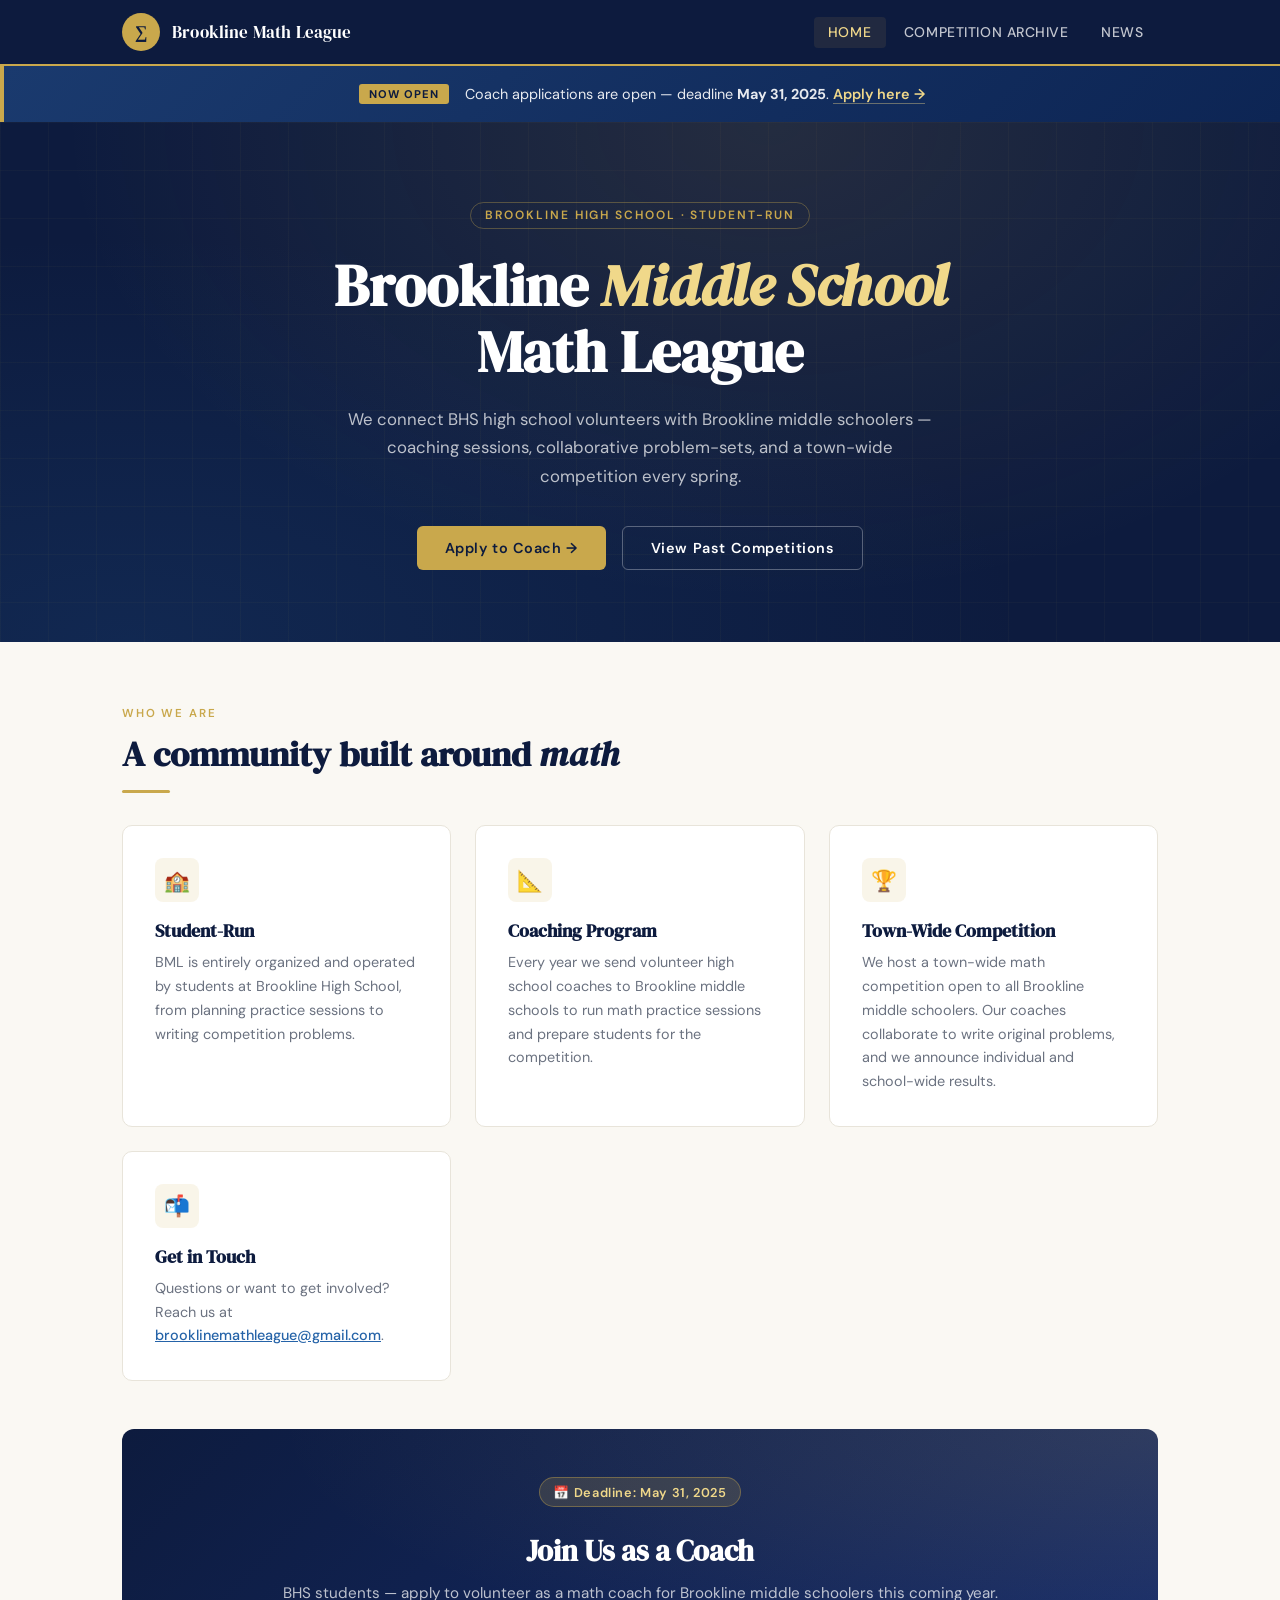
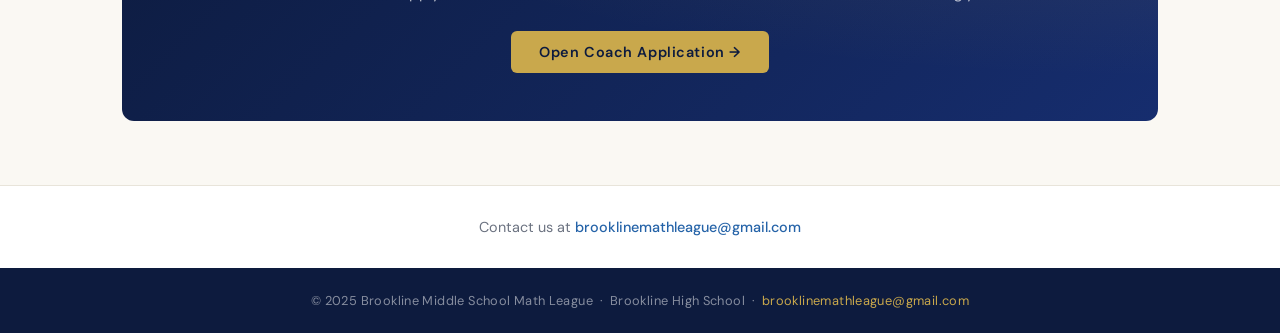
==== index.html @ d0ca2de3 "Add files via upload" ====
<!DOCTYPE html>
<html lang="en">
<head>
  <meta charset="UTF-8" />
  <meta name="viewport" content="width=device-width, initial-scale=1.0" />
  <title>Brookline Math League</title>
  <meta name="description" content="A student-run math organization at Brookline High School. We coach middle school students and host a town-wide competition every year." />
  <link rel="stylesheet" href="style.css" />
</head>
<body>

  <nav>
    <div class="nav-inner">
      <a href="index.html" class="nav-brand">
        <div class="nav-logo">∑</div>
        <span class="nav-title">Brookline Math League</span>
      </a>
      <button class="nav-toggle" aria-label="Toggle menu" onclick="document.querySelector('.nav-links').classList.toggle('open')">
        <span></span><span></span><span></span>
      </button>
      <ul class="nav-links">
        <li><a href="index.html" class="active">Home</a></li>
        <li><a href="competition-archive.html">Competition Archive</a></li>
        <li><a href="news.html">News</a></li>
      </ul>
    </div>
  </nav>

  <!-- Application banner -->
  <div class="alert">
    <div class="alert-inner">
      <span class="alert-badge">Now Open</span>
      <p>Coach applications are open — deadline <strong>May 31, 2025</strong>.
        <a href="https://forms.gle/GKgvSdBBaipKtwSX9" target="_blank" rel="noopener">Apply here →</a>
      </p>
    </div>
  </div>

  <!-- Hero -->
  <div class="hero">
    <div class="hero-inner">
      <span class="hero-eyebrow">Brookline High School · Student-Run</span>
      <h1>Brookline <em>Middle School</em><br>Math League</h1>
      <p class="hero-sub">
        We connect BHS high school volunteers with Brookline middle schoolers —
        coaching sessions, collaborative problem-sets, and a town-wide competition every spring.
      </p>
      <div class="hero-buttons">
        <a href="https://forms.gle/GKgvSdBBaipKtwSX9" target="_blank" rel="noopener" class="btn btn-gold">
          Apply to Coach &rarr;
        </a>
        <a href="competition-archive.html" class="btn btn-outline">View Past Competitions</a>
      </div>
    </div>
  </div>

  <main>

    <!-- About -->
    <div class="section-label">Who We Are</div>
    <h2 class="section-title">A community built around <em>math</em></h2>
    <div class="divider"></div>

    <div class="card-grid">
      <div class="card">
        <div class="card-icon">🏫</div>
        <h3>Student-Run</h3>
        <p>BML is entirely organized and operated by students at Brookline High School, from planning practice sessions to writing competition problems.</p>
      </div>
      <div class="card">
        <div class="card-icon">📐</div>
        <h3>Coaching Program</h3>
        <p>Every year we send volunteer high school coaches to Brookline middle schools to run math practice sessions and prepare students for the competition.</p>
      </div>
      <div class="card">
        <div class="card-icon">🏆</div>
        <h3>Town-Wide Competition</h3>
        <p>We host a town-wide math competition open to all Brookline middle schoolers. Our coaches collaborate to write original problems, and we announce individual and school-wide results.</p>
      </div>
      <div class="card">
        <div class="card-icon">📬</div>
        <h3>Get in Touch</h3>
        <p>Questions or want to get involved? Reach us at <a href="mailto:brooklinemathleague@gmail.com" style="color:var(--accent);font-weight:500;">brooklinemathleague@gmail.com</a>.</p>
      </div>
    </div>

    <!-- Apply CTA -->
    <div class="apply-box">
      <div class="deadline-chip">📅 Deadline: May 31, 2025</div>
      <h2>Join Us as a Coach</h2>
      <p>BHS students — apply to volunteer as a math coach for Brookline middle schoolers this coming year.</p>
      <a href="https://forms.gle/GKgvSdBBaipKtwSX9" target="_blank" rel="noopener" class="btn btn-gold">
        Open Coach Application →
      </a>
    </div>

  </main>

  <div class="contact-strip">
    <p>Contact us at <a href="mailto:brooklinemathleague@gmail.com">brooklinemathleague@gmail.com</a></p>
  </div>

  <footer>
    <p>© 2025 Brookline Middle School Math League &nbsp;·&nbsp; Brookline High School &nbsp;·&nbsp; <a href="mailto:brooklinemathleague@gmail.com">brooklinemathleague@gmail.com</a></p>
  </footer>

</body>
</html>
---- style.css ----
@import url('https://fonts.googleapis.com/css2?family=DM+Serif+Display:ital@0;1&family=DM+Sans:wght@300;400;500;600&display=swap');

:root {
  --navy: #0d1b3e;
  --gold: #c9a84c;
  --gold-light: #f0d88a;
  --cream: #faf8f3;
  --white: #ffffff;
  --gray: #6b7280;
  --light-gray: #e8e4da;
  --accent: #2563a8;
}

*, *::before, *::after { box-sizing: border-box; margin: 0; padding: 0; }

html { scroll-behavior: smooth; }

body {
  font-family: 'DM Sans', sans-serif;
  background: var(--cream);
  color: var(--navy);
  min-height: 100vh;
  display: flex;
  flex-direction: column;
}

/* ── NAV ── */
nav {
  background: var(--navy);
  position: sticky;
  top: 0;
  z-index: 100;
  border-bottom: 2px solid var(--gold);
}

.nav-inner {
  max-width: 1100px;
  margin: 0 auto;
  padding: 0 2rem;
  display: flex;
  align-items: center;
  justify-content: space-between;
  height: 64px;
}

.nav-brand {
  display: flex;
  align-items: center;
  gap: 0.75rem;
  text-decoration: none;
}

.nav-logo {
  width: 38px;
  height: 38px;
  background: var(--gold);
  border-radius: 50%;
  display: flex;
  align-items: center;
  justify-content: center;
  font-family: 'DM Serif Display', serif;
  font-size: 1.1rem;
  color: var(--navy);
  font-weight: 700;
  flex-shrink: 0;
}

.nav-title {
  font-family: 'DM Serif Display', serif;
  font-size: 1.05rem;
  color: var(--white);
  letter-spacing: 0.01em;
}

.nav-links {
  display: flex;
  gap: 0.25rem;
  list-style: none;
}

.nav-links a {
  text-decoration: none;
  color: rgba(255,255,255,0.75);
  font-size: 0.875rem;
  font-weight: 500;
  letter-spacing: 0.04em;
  text-transform: uppercase;
  padding: 0.4rem 0.9rem;
  border-radius: 4px;
  transition: color 0.2s, background 0.2s;
}

.nav-links a:hover,
.nav-links a.active {
  color: var(--gold);
  background: rgba(201, 168, 76, 0.1);
}

.nav-links a.active {
  color: var(--gold-light);
}

/* Hamburger */
.nav-toggle {
  display: none;
  background: none;
  border: none;
  cursor: pointer;
  flex-direction: column;
  gap: 5px;
  padding: 4px;
}
.nav-toggle span {
  display: block;
  width: 22px;
  height: 2px;
  background: var(--white);
  border-radius: 2px;
  transition: all 0.3s;
}

/* ── HERO ── */
.hero {
  background: var(--navy);
  padding: 5rem 2rem 4.5rem;
  text-align: center;
  position: relative;
  overflow: hidden;
}

.hero::before {
  content: '';
  position: absolute;
  inset: 0;
  background: radial-gradient(ellipse at 60% 0%, rgba(201,168,76,0.12) 0%, transparent 65%),
              radial-gradient(ellipse at 10% 100%, rgba(37,99,168,0.18) 0%, transparent 55%);
  pointer-events: none;
}

/* subtle grid overlay */
.hero::after {
  content: '';
  position: absolute;
  inset: 0;
  background-image:
    linear-gradient(rgba(201,168,76,0.04) 1px, transparent 1px),
    linear-gradient(90deg, rgba(201,168,76,0.04) 1px, transparent 1px);
  background-size: 48px 48px;
  pointer-events: none;
}

.hero-inner {
  position: relative;
  z-index: 1;
  max-width: 780px;
  margin: 0 auto;
}

.hero-eyebrow {
  display: inline-block;
  font-size: 0.75rem;
  font-weight: 600;
  letter-spacing: 0.16em;
  text-transform: uppercase;
  color: var(--gold);
  border: 1px solid rgba(201,168,76,0.35);
  padding: 0.3rem 0.9rem;
  border-radius: 20px;
  margin-bottom: 1.5rem;
}

.hero h1 {
  font-family: 'DM Serif Display', serif;
  font-size: clamp(2.2rem, 5vw, 3.6rem);
  color: var(--white);
  line-height: 1.15;
  margin-bottom: 1.2rem;
}

.hero h1 em {
  font-style: italic;
  color: var(--gold-light);
}

.hero-sub {
  font-size: 1.05rem;
  color: rgba(255,255,255,0.72);
  line-height: 1.7;
  max-width: 600px;
  margin: 0 auto 2.2rem;
}

.btn {
  display: inline-flex;
  align-items: center;
  gap: 0.5rem;
  text-decoration: none;
  font-weight: 600;
  font-size: 0.9rem;
  letter-spacing: 0.04em;
  padding: 0.75rem 1.75rem;
  border-radius: 6px;
  transition: all 0.22s;
}

.btn-gold {
  background: var(--gold);
  color: var(--navy);
}

.btn-gold:hover {
  background: var(--gold-light);
  transform: translateY(-1px);
  box-shadow: 0 6px 20px rgba(201,168,76,0.35);
}

.btn-outline {
  border: 1.5px solid rgba(255,255,255,0.3);
  color: var(--white);
}

.btn-outline:hover {
  border-color: var(--gold);
  color: var(--gold-light);
}

.hero-buttons {
  display: flex;
  gap: 1rem;
  justify-content: center;
  flex-wrap: wrap;
}

/* ── ALERT BANNER ── */
.alert {
  background: linear-gradient(135deg, #1a3a6e 0%, #0d2554 100%);
  border-left: 4px solid var(--gold);
  padding: 1.1rem 2rem;
  text-align: center;
}

.alert-inner {
  max-width: 1100px;
  margin: 0 auto;
  display: flex;
  align-items: center;
  justify-content: center;
  gap: 1rem;
  flex-wrap: wrap;
}

.alert-badge {
  background: var(--gold);
  color: var(--navy);
  font-size: 0.7rem;
  font-weight: 700;
  letter-spacing: 0.1em;
  text-transform: uppercase;
  padding: 0.2rem 0.6rem;
  border-radius: 3px;
  white-space: nowrap;
}

.alert p {
  color: rgba(255,255,255,0.9);
  font-size: 0.9rem;
}

.alert a {
  color: var(--gold-light);
  font-weight: 600;
  text-decoration: none;
  border-bottom: 1px solid rgba(240,216,138,0.4);
  transition: border-color 0.2s;
}

.alert a:hover { border-color: var(--gold-light); }

/* ── MAIN CONTENT ── */
main {
  flex: 1;
  max-width: 1100px;
  margin: 0 auto;
  padding: 4rem 2rem;
  width: 100%;
}

/* ── SECTION HEADERS ── */
.section-label {
  font-size: 0.72rem;
  font-weight: 600;
  letter-spacing: 0.16em;
  text-transform: uppercase;
  color: var(--gold);
  margin-bottom: 0.6rem;
}

.section-title {
  font-family: 'DM Serif Display', serif;
  font-size: clamp(1.6rem, 3vw, 2.2rem);
  color: var(--navy);
  margin-bottom: 0.75rem;
}

.section-title em { font-style: italic; }

.divider {
  width: 48px;
  height: 3px;
  background: var(--gold);
  border-radius: 2px;
  margin-bottom: 2rem;
}

/* ── CARDS ── */
.card-grid {
  display: grid;
  grid-template-columns: repeat(auto-fit, minmax(280px, 1fr));
  gap: 1.5rem;
  margin-top: 2rem;
}

.card {
  background: var(--white);
  border: 1px solid var(--light-gray);
  border-radius: 10px;
  padding: 2rem;
  transition: box-shadow 0.2s, transform 0.2s;
}

.card:hover {
  box-shadow: 0 8px 28px rgba(13,27,62,0.1);
  transform: translateY(-2px);
}

.card-icon {
  width: 44px;
  height: 44px;
  background: rgba(201,168,76,0.12);
  border-radius: 8px;
  display: flex;
  align-items: center;
  justify-content: center;
  margin-bottom: 1rem;
  font-size: 1.3rem;
}

.card h3 {
  font-family: 'DM Serif Display', serif;
  font-size: 1.15rem;
  color: var(--navy);
  margin-bottom: 0.5rem;
}

.card p {
  font-size: 0.9rem;
  color: var(--gray);
  line-height: 1.65;
}

/* ── COMPETITION TABLE ── */
.comp-table-wrap {
  background: var(--white);
  border: 1px solid var(--light-gray);
  border-radius: 10px;
  overflow: hidden;
  margin-top: 1.5rem;
}

.comp-year {
  background: var(--navy);
  padding: 1rem 1.5rem;
  display: flex;
  align-items: center;
  gap: 1rem;
}

.comp-year h3 {
  font-family: 'DM Serif Display', serif;
  color: var(--gold-light);
  font-size: 1.15rem;
}

.comp-links {
  padding: 1.25rem 1.5rem;
  display: flex;
  gap: 0.75rem;
  flex-wrap: wrap;
  border-bottom: 1px solid var(--light-gray);
}

.comp-links:last-child { border-bottom: none; }

.comp-link {
  display: inline-flex;
  align-items: center;
  gap: 0.4rem;
  text-decoration: none;
  font-size: 0.875rem;
  font-weight: 500;
  color: var(--accent);
  background: rgba(37,99,168,0.07);
  padding: 0.4rem 0.9rem;
  border-radius: 5px;
  border: 1px solid rgba(37,99,168,0.15);
  transition: all 0.18s;
}

.comp-link:hover {
  background: var(--accent);
  color: var(--white);
  border-color: var(--accent);
}

/* ── NEWS ITEM ── */
.news-item {
  background: var(--white);
  border: 1px solid var(--light-gray);
  border-radius: 10px;
  overflow: hidden;
  margin-bottom: 2rem;
}

.news-item-header {
  background: var(--navy);
  padding: 1.25rem 1.75rem;
}

.news-item-header h2 {
  font-family: 'DM Serif Display', serif;
  color: var(--white);
  font-size: 1.3rem;
}

.news-item-body {
  padding: 1.75rem;
}

.news-item-body p {
  font-size: 0.95rem;
  line-height: 1.75;
  color: #374151;
  margin-bottom: 1rem;
}

.news-item-body a {
  color: var(--accent);
  font-weight: 500;
  text-decoration: none;
  border-bottom: 1px solid rgba(37,99,168,0.3);
  transition: border-color 0.2s;
}

.news-item-body a:hover { border-color: var(--accent); }

/* ── APPLICATION CTA ── */
.apply-box {
  background: linear-gradient(135deg, var(--navy) 0%, #162d6e 100%);
  border-radius: 12px;
  padding: 3rem 2.5rem;
  text-align: center;
  margin-top: 3rem;
  position: relative;
  overflow: hidden;
}

.apply-box::before {
  content: '';
  position: absolute;
  inset: 0;
  background: radial-gradient(ellipse at top right, rgba(201,168,76,0.15) 0%, transparent 60%);
  pointer-events: none;
}

.apply-box h2 {
  font-family: 'DM Serif Display', serif;
  color: var(--white);
  font-size: 1.8rem;
  margin-bottom: 0.75rem;
  position: relative;
}

.apply-box p {
  color: rgba(255,255,255,0.72);
  font-size: 0.95rem;
  margin-bottom: 1.75rem;
  position: relative;
}

.deadline-chip {
  display: inline-flex;
  align-items: center;
  gap: 0.4rem;
  background: rgba(201,168,76,0.18);
  border: 1px solid rgba(201,168,76,0.4);
  color: var(--gold-light);
  font-size: 0.8rem;
  font-weight: 600;
  letter-spacing: 0.05em;
  padding: 0.35rem 0.85rem;
  border-radius: 20px;
  margin-bottom: 1.5rem;
  position: relative;
}

/* ── CONTACT ── */
.contact-strip {
  background: var(--white);
  border-top: 1px solid var(--light-gray);
  padding: 2rem;
  text-align: center;
}

.contact-strip p {
  font-size: 0.9rem;
  color: var(--gray);
}

.contact-strip a {
  color: var(--accent);
  font-weight: 500;
  text-decoration: none;
}

/* ── FOOTER ── */
footer {
  background: var(--navy);
  color: rgba(255,255,255,0.5);
  text-align: center;
  padding: 1.5rem 2rem;
  font-size: 0.8rem;
  letter-spacing: 0.03em;
}

footer a { color: var(--gold); text-decoration: none; }

/* ── RESPONSIVE ── */
@media (max-width: 680px) {
  .nav-links { display: none; flex-direction: column; position: absolute; top: 64px; left: 0; right: 0; background: var(--navy); padding: 1rem; border-top: 1px solid rgba(201,168,76,0.2); }
  .nav-links.open { display: flex; }
  .nav-links a { padding: 0.7rem 1rem; }
  .nav-toggle { display: flex; }
  main { padding: 2.5rem 1.25rem; }
  .apply-box { padding: 2rem 1.5rem; }
}
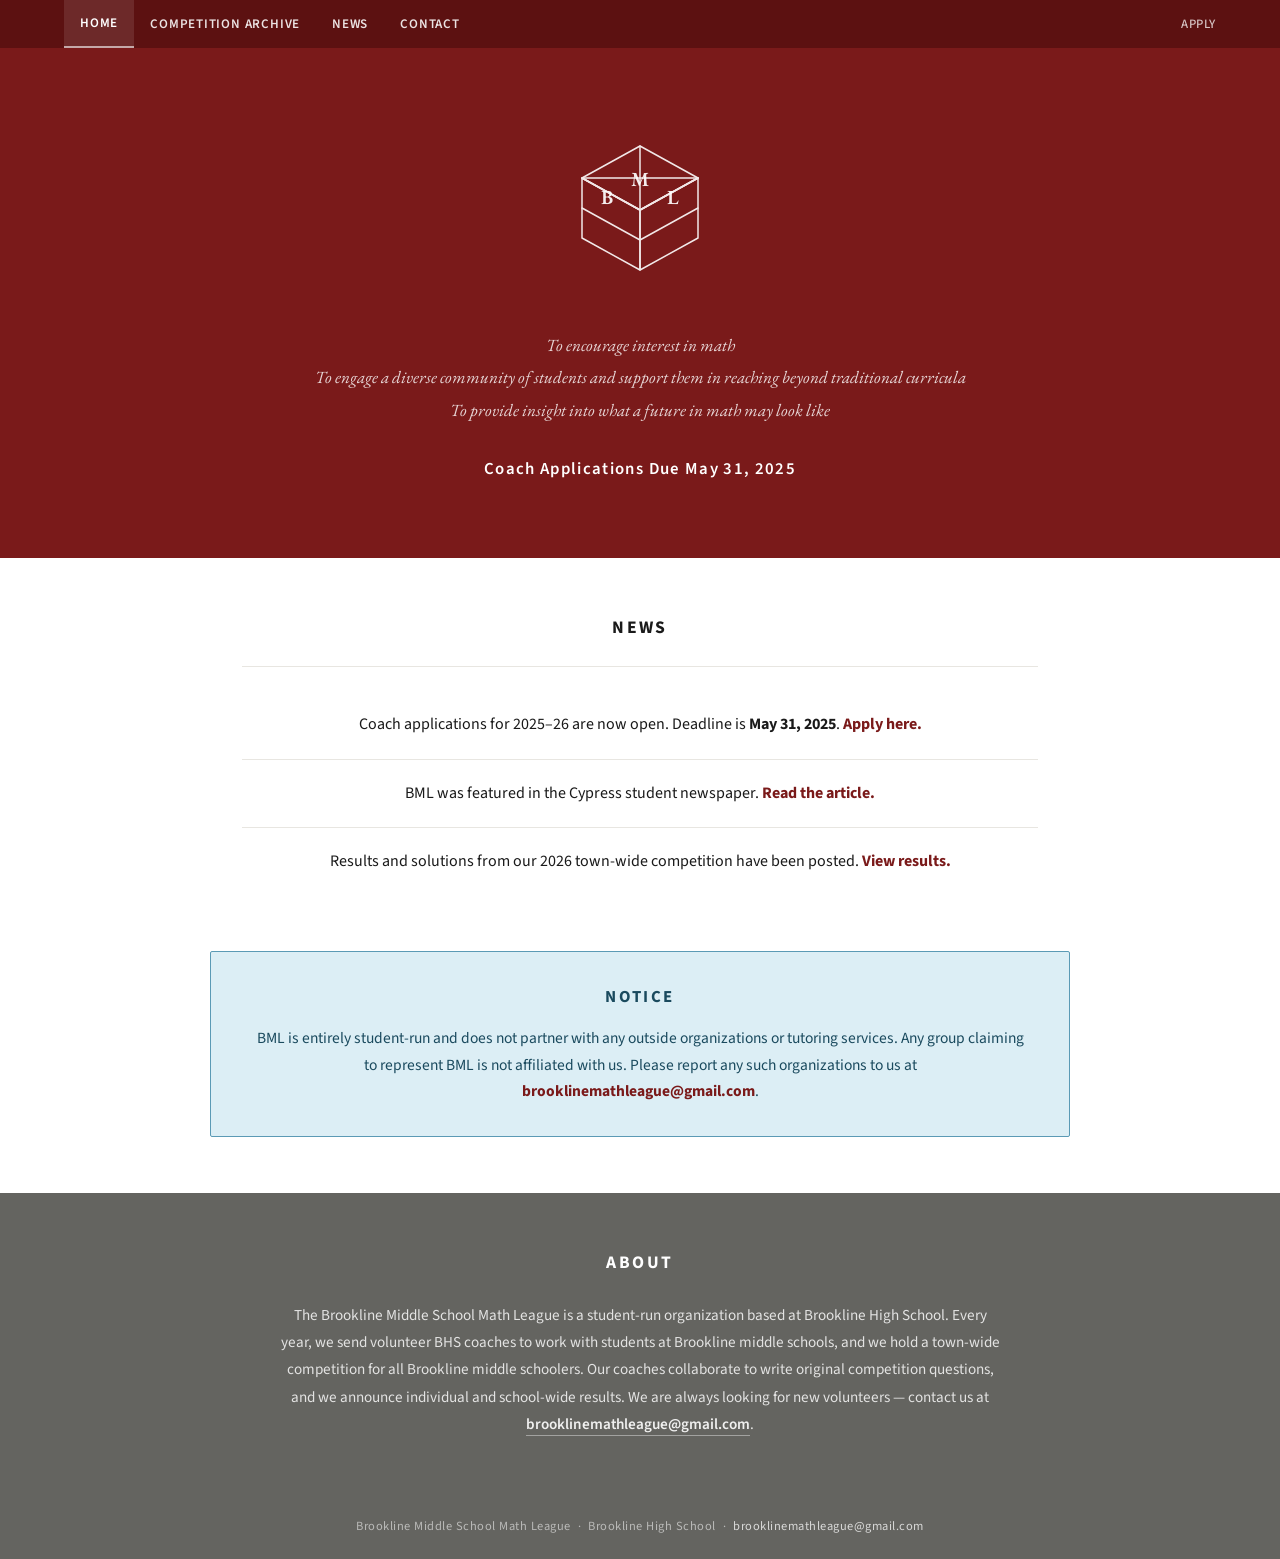
==== commit 40fdd684: "Add files via upload" ====
--- a/index.html
+++ b/index.html
@@ -11,97 +11,119 @@
 
   <nav>
     <div class="nav-inner">
-      <a href="index.html" class="nav-brand">
-        <div class="nav-logo">∑</div>
-        <span class="nav-title">Brookline Math League</span>
-      </a>
-      <button class="nav-toggle" aria-label="Toggle menu" onclick="document.querySelector('.nav-links').classList.toggle('open')">
-        <span></span><span></span><span></span>
-      </button>
-      <ul class="nav-links">
-        <li><a href="index.html" class="active">Home</a></li>
-        <li><a href="competition-archive.html">Competition Archive</a></li>
-        <li><a href="news.html">News</a></li>
-      </ul>
+      <div class="nav-left" id="navMenu">
+        <div class="nav-item">
+          <a href="index.html" class="active">Home</a>
+        </div>
+        <div class="nav-item">
+          <a href="competition-archive.html">Competition Archive</a>
+        </div>
+        <div class="nav-item">
+          <a href="news.html">News</a>
+        </div>
+        <div class="nav-item">
+          <a href="mailto:brooklinemathleague@gmail.com">Contact</a>
+        </div>
+      </div>
+      <div class="nav-right">
+        <div class="nav-auth">
+          <a href="https://forms.gle/GKgvSdBBaipKtwSX9" target="_blank" rel="noopener">Apply</a>
+        </div>
+        <button class="nav-toggle" aria-label="Toggle menu" onclick="document.getElementById('navMenu').classList.toggle('open')">
+          <span></span><span></span><span></span>
+        </button>
+      </div>
     </div>
   </nav>
 
-  <!-- Application banner -->
-  <div class="alert">
-    <div class="alert-inner">
-      <span class="alert-badge">Now Open</span>
-      <p>Coach applications are open — deadline <strong>May 31, 2025</strong>.
-        <a href="https://forms.gle/GKgvSdBBaipKtwSX9" target="_blank" rel="noopener">Apply here →</a>
-      </p>
-    </div>
-  </div>
-
   <!-- Hero -->
   <div class="hero">
-    <div class="hero-inner">
-      <span class="hero-eyebrow">Brookline High School · Student-Run</span>
-      <h1>Brookline <em>Middle School</em><br>Math League</h1>
-      <p class="hero-sub">
-        We connect BHS high school volunteers with Brookline middle schoolers —
-        coaching sessions, collaborative problem-sets, and a town-wide competition every spring.
-      </p>
-      <div class="hero-buttons">
-        <a href="https://forms.gle/GKgvSdBBaipKtwSX9" target="_blank" rel="noopener" class="btn btn-gold">
-          Apply to Coach &rarr;
-        </a>
-        <a href="competition-archive.html" class="btn btn-outline">View Past Competitions</a>
+    <div class="hero-logo">
+      <svg class="hero-logo-mark" viewBox="0 0 160 160" fill="none" xmlns="http://www.w3.org/2000/svg">
+        <!-- isometric cube outline with BML lettering -->
+        <g stroke="white" stroke-width="1.5" fill="none" stroke-linecap="round" stroke-linejoin="round" opacity="0.9">
+          <!-- top face -->
+          <polygon points="80,18 138,50 80,82 22,50" />
+          <!-- left face -->
+          <polygon points="22,50 80,82 80,142 22,110" />
+          <!-- right face -->
+          <polygon points="138,50 80,82 80,142 138,110" />
+          <!-- inner lines top face -->
+          <line x1="80" y1="18" x2="80" y2="82"/>
+          <line x1="22" y1="50" x2="138" y2="50"/>
+          <!-- inner lines left face -->
+          <line x1="22" y1="50" x2="80" y2="82"/>
+          <line x1="22" y1="80" x2="80" y2="112"/>
+          <!-- inner lines right face -->
+          <line x1="138" y1="50" x2="80" y2="82"/>
+          <line x1="138" y1="80" x2="80" y2="112"/>
+        </g>
+        <!-- Letters -->
+        <text x="47" y="76" font-family="EB Garamond, serif" font-size="20" font-weight="600" fill="white" opacity="0.92" text-anchor="middle">B</text>
+        <text x="80" y="58" font-family="EB Garamond, serif" font-size="20" font-weight="600" fill="white" opacity="0.92" text-anchor="middle">M</text>
+        <text x="113" y="76" font-family="EB Garamond, serif" font-size="20" font-weight="600" fill="white" opacity="0.92" text-anchor="middle">L</text>
+      </svg>
+    </div>
+    <div class="hero-text-block">
+      <div class="hero-taglines">
+        To encourage interest in math<br>
+        To engage a diverse community of students and support them in reaching beyond traditional curricula<br>
+        To provide insight into what a future in math may look like
+      </div>
+      <div class="hero-dates">
+        Coach Applications Due May 31, 2025
       </div>
     </div>
   </div>
 
   <main>
 
-    <!-- About -->
-    <div class="section-label">Who We Are</div>
-    <h2 class="section-title">A community built around <em>math</em></h2>
-    <div class="divider"></div>
-
-    <div class="card-grid">
-      <div class="card">
-        <div class="card-icon">🏫</div>
-        <h3>Student-Run</h3>
-        <p>BML is entirely organized and operated by students at Brookline High School, from planning practice sessions to writing competition problems.</p>
+    <!-- News -->
+    <div class="section">
+      <div class="section-title">News</div>
+      <hr class="section-rule" />
+      <div class="news-entry">
+        Coach applications for 2025&ndash;26 are now open. Deadline is <strong>May 31, 2025</strong>.
+        <a href="https://forms.gle/GKgvSdBBaipKtwSX9" target="_blank" rel="noopener">Apply here.</a>
       </div>
-      <div class="card">
-        <div class="card-icon">📐</div>
-        <h3>Coaching Program</h3>
-        <p>Every year we send volunteer high school coaches to Brookline middle schools to run math practice sessions and prepare students for the competition.</p>
+      <div class="news-entry">
+        BML was featured in the Cypress student newspaper.
+        <a href="https://thecypressonline.com/56304/news/community-member-of-the-month-erica-hou-exponentially-helps-math-league/" target="_blank" rel="noopener">Read the article.</a>
       </div>
-      <div class="card">
-        <div class="card-icon">🏆</div>
-        <h3>Town-Wide Competition</h3>
-        <p>We host a town-wide math competition open to all Brookline middle schoolers. Our coaches collaborate to write original problems, and we announce individual and school-wide results.</p>
-      </div>
-      <div class="card">
-        <div class="card-icon">📬</div>
-        <h3>Get in Touch</h3>
-        <p>Questions or want to get involved? Reach us at <a href="mailto:brooklinemathleague@gmail.com" style="color:var(--accent);font-weight:500;">brooklinemathleague@gmail.com</a>.</p>
+      <div class="news-entry">
+        Results and solutions from our 2026 town-wide competition have been posted.
+        <a href="https://docs.google.com/presentation/d/12cgHz49Psiavoda9v7oUluVkq6vnOXv6Tmo2OTUY3Ck/edit?usp=sharing" target="_blank" rel="noopener">View results.</a>
       </div>
     </div>
 
-    <!-- Apply CTA -->
-    <div class="apply-box">
-      <div class="deadline-chip">📅 Deadline: May 31, 2025</div>
-      <h2>Join Us as a Coach</h2>
-      <p>BHS students — apply to volunteer as a math coach for Brookline middle schoolers this coming year.</p>
-      <a href="https://forms.gle/GKgvSdBBaipKtwSX9" target="_blank" rel="noopener" class="btn btn-gold">
-        Open Coach Application →
-      </a>
+    <!-- Notice -->
+    <div class="section-full" style="padding-top:0;">
+      <div class="notice-box">
+        <div class="notice-title">Notice</div>
+        <p>BML is entirely student-run and does not partner with any outside organizations or tutoring services.
+        Any group claiming to represent BML is not affiliated with us.
+        Please report any such organizations to us at
+        <a href="mailto:brooklinemathleague@gmail.com">brooklinemathleague@gmail.com</a>.</p>
+      </div>
+    </div>
+
+    <!-- About -->
+    <div class="about-section">
+      <div class="section-title">About</div>
+      <p>
+        The Brookline Middle School Math League is a student-run organization based at Brookline High School.
+        Every year, we send volunteer BHS coaches to work with students at Brookline middle schools,
+        and we hold a town-wide competition for all Brookline middle schoolers.
+        Our coaches collaborate to write original competition questions, and we announce individual and school-wide results.
+        We are always looking for new volunteers &mdash; contact us at
+        <a href="mailto:brooklinemathleague@gmail.com">brooklinemathleague@gmail.com</a>.
+      </p>
     </div>
 
   </main>
 
-  <div class="contact-strip">
-    <p>Contact us at <a href="mailto:brooklinemathleague@gmail.com">brooklinemathleague@gmail.com</a></p>
-  </div>
-
   <footer>
-    <p>© 2025 Brookline Middle School Math League &nbsp;·&nbsp; Brookline High School &nbsp;·&nbsp; <a href="mailto:brooklinemathleague@gmail.com">brooklinemathleague@gmail.com</a></p>
+    <p>Brookline Middle School Math League &nbsp;&middot;&nbsp; Brookline High School &nbsp;&middot;&nbsp; <a href="mailto:brooklinemathleague@gmail.com">brooklinemathleague@gmail.com</a></p>
   </footer>
 
 </body>
--- a/style.css
+++ b/style.css
@@ -1,106 +1,155 @@
-@import url('https://fonts.googleapis.com/css2?family=DM+Serif+Display:ital@0;1&family=DM+Sans:wght@300;400;500;600&display=swap');
+@import url('https://fonts.googleapis.com/css2?family=EB+Garamond:ital,wght@0,400;0,600;0,700;1,400&family=Source+Sans+3:wght@300;400;600;700&display=swap');
 
 :root {
-  --navy: #0d1b3e;
-  --gold: #c9a84c;
-  --gold-light: #f0d88a;
-  --cream: #faf8f3;
+  --crimson: #7a1a1a;
+  --crimson-dark: #5c1111;
+  --crimson-light: #8d2020;
   --white: #ffffff;
-  --gray: #6b7280;
-  --light-gray: #e8e4da;
-  --accent: #2563a8;
+  --off-white: #f8f7f5;
+  --light-gray: #e8e6e1;
+  --mid-gray: #9a9690;
+  --text: #1a1a1a;
+  --text-muted: #555550;
+  --link: #7a1a1a;
+  --notice-bg: #dceef5;
+  --notice-border: #5b9ab5;
+  --notice-text: #1a4a5e;
+  --footer-bg: #646460;
 }
 
 *, *::before, *::after { box-sizing: border-box; margin: 0; padding: 0; }
-
 html { scroll-behavior: smooth; }
 
 body {
-  font-family: 'DM Sans', sans-serif;
-  background: var(--cream);
-  color: var(--navy);
+  font-family: 'Source Sans 3', sans-serif;
+  background: var(--white);
+  color: var(--text);
   min-height: 100vh;
   display: flex;
   flex-direction: column;
-}
-
-/* ── NAV ── */
+  font-size: 16px;
+  line-height: 1.6;
+}
+
+/* ── TOP NAV ── */
 nav {
-  background: var(--navy);
+  background: var(--crimson-dark);
   position: sticky;
   top: 0;
   z-index: 100;
-  border-bottom: 2px solid var(--gold);
 }
 
 .nav-inner {
-  max-width: 1100px;
-  margin: 0 auto;
-  padding: 0 2rem;
+  max-width: 1200px;
+  margin: 0 auto;
+  padding: 0 1.5rem;
   display: flex;
   align-items: center;
   justify-content: space-between;
-  height: 64px;
-}
-
-.nav-brand {
+  height: 48px;
+}
+
+.nav-left {
+  display: flex;
+  gap: 0;
+}
+
+.nav-right {
   display: flex;
   align-items: center;
-  gap: 0.75rem;
-  text-decoration: none;
-}
-
-.nav-logo {
-  width: 38px;
-  height: 38px;
-  background: var(--gold);
-  border-radius: 50%;
+  gap: 0.5rem;
+}
+
+.nav-item {
+  position: relative;
+}
+
+.nav-item > a,
+.nav-item > button {
   display: flex;
   align-items: center;
-  justify-content: center;
-  font-family: 'DM Serif Display', serif;
-  font-size: 1.1rem;
-  color: var(--navy);
-  font-weight: 700;
-  flex-shrink: 0;
-}
-
-.nav-title {
-  font-family: 'DM Serif Display', serif;
-  font-size: 1.05rem;
-  color: var(--white);
-  letter-spacing: 0.01em;
-}
-
-.nav-links {
-  display: flex;
   gap: 0.25rem;
-  list-style: none;
-}
-
-.nav-links a {
-  text-decoration: none;
-  color: rgba(255,255,255,0.75);
-  font-size: 0.875rem;
+  background: none;
+  border: none;
+  cursor: pointer;
+  color: rgba(255,255,255,0.88);
+  font-family: 'Source Sans 3', sans-serif;
+  font-size: 0.82rem;
+  font-weight: 600;
+  letter-spacing: 0.06em;
+  text-transform: uppercase;
+  text-decoration: none;
+  padding: 0 1rem;
+  height: 48px;
+  transition: background 0.15s, color 0.15s;
+}
+
+.nav-item > a:hover,
+.nav-item > button:hover,
+.nav-item > a.active,
+.nav-item > button.active {
+  background: rgba(255,255,255,0.1);
+  color: var(--white);
+}
+
+.nav-item > a.active {
+  border-bottom: 2px solid rgba(255,255,255,0.6);
+}
+
+.caret {
+  font-size: 0.6rem;
+  opacity: 0.6;
+  margin-top: 1px;
+}
+
+/* dropdown */
+.dropdown {
+  display: none;
+  position: absolute;
+  top: 100%;
+  left: 0;
+  background: var(--crimson-dark);
+  min-width: 160px;
+  border-top: 2px solid rgba(255,255,255,0.15);
+  box-shadow: 0 4px 16px rgba(0,0,0,0.3);
+  z-index: 200;
+}
+
+.nav-item:hover .dropdown {
+  display: block;
+}
+
+.dropdown a {
+  display: block;
+  padding: 0.55rem 1.1rem;
+  color: rgba(255,255,255,0.82);
+  font-size: 0.8rem;
   font-weight: 500;
   letter-spacing: 0.04em;
   text-transform: uppercase;
-  padding: 0.4rem 0.9rem;
-  border-radius: 4px;
-  transition: color 0.2s, background 0.2s;
-}
-
-.nav-links a:hover,
-.nav-links a.active {
-  color: var(--gold);
-  background: rgba(201, 168, 76, 0.1);
-}
-
-.nav-links a.active {
-  color: var(--gold-light);
-}
-
-/* Hamburger */
+  text-decoration: none;
+  transition: background 0.12s;
+}
+
+.dropdown a:hover {
+  background: rgba(255,255,255,0.1);
+  color: var(--white);
+}
+
+.nav-auth a {
+  color: rgba(255,255,255,0.75);
+  font-size: 0.8rem;
+  font-weight: 500;
+  letter-spacing: 0.04em;
+  text-transform: uppercase;
+  text-decoration: none;
+  transition: color 0.15s;
+}
+
+.nav-auth a:hover { color: var(--white); }
+.nav-auth .sep { color: rgba(255,255,255,0.35); margin: 0 0.3rem; }
+
+/* hamburger */
 .nav-toggle {
   display: none;
   background: none;
@@ -112,434 +161,320 @@
 }
 .nav-toggle span {
   display: block;
-  width: 22px;
+  width: 20px;
   height: 2px;
-  background: var(--white);
+  background: rgba(255,255,255,0.8);
   border-radius: 2px;
-  transition: all 0.3s;
 }
 
 /* ── HERO ── */
 .hero {
-  background: var(--navy);
+  background: var(--crimson);
   padding: 5rem 2rem 4.5rem;
   text-align: center;
-  position: relative;
-  overflow: hidden;
-}
-
-.hero::before {
-  content: '';
-  position: absolute;
-  inset: 0;
-  background: radial-gradient(ellipse at 60% 0%, rgba(201,168,76,0.12) 0%, transparent 65%),
-              radial-gradient(ellipse at 10% 100%, rgba(37,99,168,0.18) 0%, transparent 55%);
-  pointer-events: none;
-}
-
-/* subtle grid overlay */
-.hero::after {
-  content: '';
-  position: absolute;
-  inset: 0;
-  background-image:
-    linear-gradient(rgba(201,168,76,0.04) 1px, transparent 1px),
-    linear-gradient(90deg, rgba(201,168,76,0.04) 1px, transparent 1px);
-  background-size: 48px 48px;
-  pointer-events: none;
-}
-
-.hero-inner {
-  position: relative;
-  z-index: 1;
-  max-width: 780px;
-  margin: 0 auto;
-}
-
-.hero-eyebrow {
+}
+
+.hero-logo {
+  margin-bottom: 2rem;
+}
+
+.hero-logo-mark {
   display: inline-block;
-  font-size: 0.75rem;
+  width: 160px;
+  height: 160px;
+}
+
+/* geometric cube logo made with CSS/SVG */
+.hero-text-block {
+  max-width: 760px;
+  margin: 0 auto;
+}
+
+.hero-taglines {
+  font-family: 'EB Garamond', serif;
+  font-style: italic;
+  font-size: 1.08rem;
+  color: rgba(255,255,255,0.82);
+  line-height: 1.9;
+  margin-bottom: 1.6rem;
+}
+
+.hero-dates {
+  font-family: 'Source Sans 3', sans-serif;
+  font-size: 1.05rem;
   font-weight: 600;
-  letter-spacing: 0.16em;
-  text-transform: uppercase;
-  color: var(--gold);
-  border: 1px solid rgba(201,168,76,0.35);
-  padding: 0.3rem 0.9rem;
-  border-radius: 20px;
+  letter-spacing: 0.08em;
+  color: var(--white);
+  line-height: 2;
+}
+
+/* ── ALERT BANNER ── */
+.alert-banner {
+  background: var(--crimson-dark);
+  padding: 0.7rem 2rem;
+  text-align: center;
+  border-bottom: 1px solid rgba(255,255,255,0.1);
+}
+
+.alert-banner p {
+  color: rgba(255,255,255,0.88);
+  font-size: 0.875rem;
+  font-weight: 400;
+}
+
+.alert-banner a {
+  color: var(--white);
+  font-weight: 700;
+  text-decoration: none;
+  border-bottom: 1px solid rgba(255,255,255,0.5);
+}
+
+.alert-banner a:hover { border-color: var(--white); }
+
+/* ── MAIN ── */
+main {
+  flex: 1;
+}
+
+/* ── SECTION ── */
+.section {
+  padding: 3.5rem 2rem;
+  max-width: 860px;
+  margin: 0 auto;
+}
+
+.section-full {
+  padding: 3.5rem 2rem;
+}
+
+.section-full-inner {
+  max-width: 860px;
+  margin: 0 auto;
+}
+
+.section-title {
+  font-family: 'Source Sans 3', sans-serif;
+  font-size: 1.1rem;
+  font-weight: 700;
+  letter-spacing: 0.14em;
+  text-transform: uppercase;
+  text-align: center;
+  color: var(--text);
   margin-bottom: 1.5rem;
 }
 
-.hero h1 {
-  font-family: 'DM Serif Display', serif;
-  font-size: clamp(2.2rem, 5vw, 3.6rem);
-  color: var(--white);
-  line-height: 1.15;
-  margin-bottom: 1.2rem;
-}
-
-.hero h1 em {
-  font-style: italic;
-  color: var(--gold-light);
-}
-
-.hero-sub {
+hr.section-rule {
+  border: none;
+  border-top: 1px solid var(--light-gray);
+  margin: 0 0 1.5rem;
+}
+
+/* ── NEWS ITEMS ── */
+.news-entry {
+  text-align: center;
+  padding: 1.25rem 0;
+  border-bottom: 1px solid var(--light-gray);
+  font-size: 1rem;
+  color: var(--text);
+  line-height: 1.7;
+}
+
+.news-entry:last-child {
+  border-bottom: none;
+}
+
+.news-entry a {
+  color: var(--crimson);
+  font-weight: 700;
+  text-decoration: none;
+}
+
+.news-entry a:hover {
+  text-decoration: underline;
+}
+
+/* ── NOTICE BOX ── */
+.notice-box {
+  background: var(--notice-bg);
+  border: 1px solid var(--notice-border);
+  border-radius: 2px;
+  padding: 2rem 2.5rem;
+  text-align: center;
+  margin: 0 auto;
+  max-width: 860px;
+}
+
+.notice-title {
+  font-family: 'Source Sans 3', sans-serif;
   font-size: 1.05rem;
-  color: rgba(255,255,255,0.72);
+  font-weight: 700;
+  letter-spacing: 0.14em;
+  text-transform: uppercase;
+  color: var(--notice-text);
+  margin-bottom: 0.9rem;
+}
+
+.notice-box p {
+  font-size: 0.97rem;
+  color: var(--notice-text);
   line-height: 1.7;
-  max-width: 600px;
-  margin: 0 auto 2.2rem;
-}
-
-.btn {
-  display: inline-flex;
-  align-items: center;
-  gap: 0.5rem;
-  text-decoration: none;
+}
+
+.notice-box a {
+  color: var(--crimson);
+  font-weight: 700;
+  text-decoration: none;
+}
+
+.notice-box a:hover { text-decoration: underline; }
+
+/* ── APPLY BOX ── */
+.apply-box {
+  background: var(--crimson);
+  padding: 2.5rem 2rem;
+  text-align: center;
+  margin: 0;
+}
+
+.apply-box p {
+  color: rgba(255,255,255,0.88);
+  font-size: 0.95rem;
+  margin-bottom: 1.25rem;
+  max-width: 560px;
+  margin-left: auto;
+  margin-right: auto;
+}
+
+.apply-box p strong { color: var(--white); }
+
+.btn-apply {
+  display: inline-block;
+  background: var(--white);
+  color: var(--crimson);
+  font-family: 'Source Sans 3', sans-serif;
+  font-size: 0.82rem;
+  font-weight: 700;
+  letter-spacing: 0.1em;
+  text-transform: uppercase;
+  text-decoration: none;
+  padding: 0.7rem 2rem;
+  border: 2px solid var(--white);
+  transition: background 0.18s, color 0.18s;
+}
+
+.btn-apply:hover {
+  background: transparent;
+  color: var(--white);
+}
+
+/* ── ABOUT SECTION ── */
+.about-section {
+  background: var(--footer-bg);
+  padding: 3.5rem 2rem;
+  text-align: center;
+}
+
+.about-section .section-title {
+  color: var(--white);
+}
+
+.about-section p {
+  color: rgba(255,255,255,0.82);
+  font-size: 0.95rem;
+  line-height: 1.8;
+  max-width: 720px;
+  margin: 0 auto;
+}
+
+.about-section a {
+  color: rgba(255,255,255,0.9);
   font-weight: 600;
-  font-size: 0.9rem;
-  letter-spacing: 0.04em;
-  padding: 0.75rem 1.75rem;
-  border-radius: 6px;
-  transition: all 0.22s;
-}
-
-.btn-gold {
-  background: var(--gold);
-  color: var(--navy);
-}
-
-.btn-gold:hover {
-  background: var(--gold-light);
-  transform: translateY(-1px);
-  box-shadow: 0 6px 20px rgba(201,168,76,0.35);
-}
-
-.btn-outline {
-  border: 1.5px solid rgba(255,255,255,0.3);
-  color: var(--white);
-}
-
-.btn-outline:hover {
-  border-color: var(--gold);
-  color: var(--gold-light);
-}
-
-.hero-buttons {
-  display: flex;
-  gap: 1rem;
-  justify-content: center;
-  flex-wrap: wrap;
-}
-
-/* ── ALERT BANNER ── */
-.alert {
-  background: linear-gradient(135deg, #1a3a6e 0%, #0d2554 100%);
-  border-left: 4px solid var(--gold);
-  padding: 1.1rem 2rem;
-  text-align: center;
-}
-
-.alert-inner {
-  max-width: 1100px;
-  margin: 0 auto;
-  display: flex;
-  align-items: center;
-  justify-content: center;
+  text-decoration: none;
+  border-bottom: 1px solid rgba(255,255,255,0.4);
+}
+
+.about-section a:hover { border-color: rgba(255,255,255,0.9); }
+
+/* ── COMPETITION ARCHIVE ── */
+.archive-wrap {
+  max-width: 680px;
+  margin: 0 auto;
+}
+
+.archive-year {
+  margin-bottom: 2.5rem;
+}
+
+.archive-year h3 {
+  font-family: 'Source Sans 3', sans-serif;
+  font-size: 0.85rem;
+  font-weight: 700;
+  letter-spacing: 0.14em;
+  text-transform: uppercase;
+  color: var(--text-muted);
+  border-bottom: 1px solid var(--light-gray);
+  padding-bottom: 0.5rem;
+  margin-bottom: 1rem;
+}
+
+.archive-links {
+  display: flex;
   gap: 1rem;
   flex-wrap: wrap;
 }
 
-.alert-badge {
-  background: var(--gold);
-  color: var(--navy);
-  font-size: 0.7rem;
-  font-weight: 700;
-  letter-spacing: 0.1em;
-  text-transform: uppercase;
-  padding: 0.2rem 0.6rem;
-  border-radius: 3px;
-  white-space: nowrap;
-}
-
-.alert p {
-  color: rgba(255,255,255,0.9);
+.arch-link {
+  color: var(--crimson);
+  font-size: 0.95rem;
+  font-weight: 600;
+  text-decoration: none;
+  border-bottom: 1px solid rgba(122,26,26,0.3);
+  padding-bottom: 1px;
+  transition: border-color 0.15s;
+}
+
+.arch-link:hover { border-color: var(--crimson); }
+
+.arch-sep {
+  color: var(--mid-gray);
   font-size: 0.9rem;
-}
-
-.alert a {
-  color: var(--gold-light);
-  font-weight: 600;
-  text-decoration: none;
-  border-bottom: 1px solid rgba(240,216,138,0.4);
-  transition: border-color 0.2s;
-}
-
-.alert a:hover { border-color: var(--gold-light); }
-
-/* ── MAIN CONTENT ── */
-main {
-  flex: 1;
-  max-width: 1100px;
-  margin: 0 auto;
-  padding: 4rem 2rem;
-  width: 100%;
-}
-
-/* ── SECTION HEADERS ── */
-.section-label {
-  font-size: 0.72rem;
-  font-weight: 600;
+  align-self: center;
+}
+
+/* ── PAGE HERO (inner pages) ── */
+.page-hero {
+  background: var(--crimson);
+  padding: 3rem 2rem 2.75rem;
+  text-align: center;
+}
+
+.page-hero h1 {
+  font-family: 'Source Sans 3', sans-serif;
+  font-size: 1.3rem;
+  font-weight: 700;
   letter-spacing: 0.16em;
   text-transform: uppercase;
-  color: var(--gold);
-  margin-bottom: 0.6rem;
-}
-
-.section-title {
-  font-family: 'DM Serif Display', serif;
-  font-size: clamp(1.6rem, 3vw, 2.2rem);
-  color: var(--navy);
-  margin-bottom: 0.75rem;
-}
-
-.section-title em { font-style: italic; }
-
-.divider {
-  width: 48px;
-  height: 3px;
-  background: var(--gold);
-  border-radius: 2px;
-  margin-bottom: 2rem;
-}
-
-/* ── CARDS ── */
-.card-grid {
-  display: grid;
-  grid-template-columns: repeat(auto-fit, minmax(280px, 1fr));
-  gap: 1.5rem;
-  margin-top: 2rem;
-}
-
-.card {
-  background: var(--white);
-  border: 1px solid var(--light-gray);
-  border-radius: 10px;
-  padding: 2rem;
-  transition: box-shadow 0.2s, transform 0.2s;
-}
-
-.card:hover {
-  box-shadow: 0 8px 28px rgba(13,27,62,0.1);
-  transform: translateY(-2px);
-}
-
-.card-icon {
-  width: 44px;
-  height: 44px;
-  background: rgba(201,168,76,0.12);
-  border-radius: 8px;
-  display: flex;
-  align-items: center;
-  justify-content: center;
-  margin-bottom: 1rem;
-  font-size: 1.3rem;
-}
-
-.card h3 {
-  font-family: 'DM Serif Display', serif;
-  font-size: 1.15rem;
-  color: var(--navy);
-  margin-bottom: 0.5rem;
-}
-
-.card p {
-  font-size: 0.9rem;
-  color: var(--gray);
-  line-height: 1.65;
-}
-
-/* ── COMPETITION TABLE ── */
-.comp-table-wrap {
-  background: var(--white);
-  border: 1px solid var(--light-gray);
-  border-radius: 10px;
-  overflow: hidden;
-  margin-top: 1.5rem;
-}
-
-.comp-year {
-  background: var(--navy);
-  padding: 1rem 1.5rem;
-  display: flex;
-  align-items: center;
-  gap: 1rem;
-}
-
-.comp-year h3 {
-  font-family: 'DM Serif Display', serif;
-  color: var(--gold-light);
-  font-size: 1.15rem;
-}
-
-.comp-links {
-  padding: 1.25rem 1.5rem;
-  display: flex;
-  gap: 0.75rem;
-  flex-wrap: wrap;
-  border-bottom: 1px solid var(--light-gray);
-}
-
-.comp-links:last-child { border-bottom: none; }
-
-.comp-link {
-  display: inline-flex;
-  align-items: center;
-  gap: 0.4rem;
-  text-decoration: none;
-  font-size: 0.875rem;
-  font-weight: 500;
-  color: var(--accent);
-  background: rgba(37,99,168,0.07);
-  padding: 0.4rem 0.9rem;
-  border-radius: 5px;
-  border: 1px solid rgba(37,99,168,0.15);
-  transition: all 0.18s;
-}
-
-.comp-link:hover {
-  background: var(--accent);
-  color: var(--white);
-  border-color: var(--accent);
-}
-
-/* ── NEWS ITEM ── */
-.news-item {
-  background: var(--white);
-  border: 1px solid var(--light-gray);
-  border-radius: 10px;
-  overflow: hidden;
-  margin-bottom: 2rem;
-}
-
-.news-item-header {
-  background: var(--navy);
-  padding: 1.25rem 1.75rem;
-}
-
-.news-item-header h2 {
-  font-family: 'DM Serif Display', serif;
-  color: var(--white);
-  font-size: 1.3rem;
-}
-
-.news-item-body {
-  padding: 1.75rem;
-}
-
-.news-item-body p {
-  font-size: 0.95rem;
-  line-height: 1.75;
-  color: #374151;
-  margin-bottom: 1rem;
-}
-
-.news-item-body a {
-  color: var(--accent);
-  font-weight: 500;
-  text-decoration: none;
-  border-bottom: 1px solid rgba(37,99,168,0.3);
-  transition: border-color 0.2s;
-}
-
-.news-item-body a:hover { border-color: var(--accent); }
-
-/* ── APPLICATION CTA ── */
-.apply-box {
-  background: linear-gradient(135deg, var(--navy) 0%, #162d6e 100%);
-  border-radius: 12px;
-  padding: 3rem 2.5rem;
-  text-align: center;
-  margin-top: 3rem;
-  position: relative;
-  overflow: hidden;
-}
-
-.apply-box::before {
-  content: '';
-  position: absolute;
-  inset: 0;
-  background: radial-gradient(ellipse at top right, rgba(201,168,76,0.15) 0%, transparent 60%);
-  pointer-events: none;
-}
-
-.apply-box h2 {
-  font-family: 'DM Serif Display', serif;
-  color: var(--white);
-  font-size: 1.8rem;
-  margin-bottom: 0.75rem;
-  position: relative;
-}
-
-.apply-box p {
-  color: rgba(255,255,255,0.72);
-  font-size: 0.95rem;
-  margin-bottom: 1.75rem;
-  position: relative;
-}
-
-.deadline-chip {
-  display: inline-flex;
-  align-items: center;
-  gap: 0.4rem;
-  background: rgba(201,168,76,0.18);
-  border: 1px solid rgba(201,168,76,0.4);
-  color: var(--gold-light);
-  font-size: 0.8rem;
-  font-weight: 600;
-  letter-spacing: 0.05em;
-  padding: 0.35rem 0.85rem;
-  border-radius: 20px;
-  margin-bottom: 1.5rem;
-  position: relative;
-}
-
-/* ── CONTACT ── */
-.contact-strip {
-  background: var(--white);
-  border-top: 1px solid var(--light-gray);
-  padding: 2rem;
-  text-align: center;
-}
-
-.contact-strip p {
-  font-size: 0.9rem;
-  color: var(--gray);
-}
-
-.contact-strip a {
-  color: var(--accent);
-  font-weight: 500;
-  text-decoration: none;
+  color: var(--white);
 }
 
 /* ── FOOTER ── */
 footer {
-  background: var(--navy);
-  color: rgba(255,255,255,0.5);
-  text-align: center;
-  padding: 1.5rem 2rem;
-  font-size: 0.8rem;
-  letter-spacing: 0.03em;
-}
-
-footer a { color: var(--gold); text-decoration: none; }
+  background: var(--footer-bg);
+  color: rgba(255,255,255,0.55);
+  text-align: center;
+  padding: 1.4rem 2rem;
+  font-size: 0.78rem;
+  letter-spacing: 0.04em;
+}
+
+footer a { color: rgba(255,255,255,0.75); text-decoration: none; }
+footer a:hover { color: var(--white); }
 
 /* ── RESPONSIVE ── */
-@media (max-width: 680px) {
-  .nav-links { display: none; flex-direction: column; position: absolute; top: 64px; left: 0; right: 0; background: var(--navy); padding: 1rem; border-top: 1px solid rgba(201,168,76,0.2); }
-  .nav-links.open { display: flex; }
-  .nav-links a { padding: 0.7rem 1rem; }
+@media (max-width: 700px) {
+  .nav-left { display: none; flex-direction: column; position: absolute; top: 48px; left: 0; right: 0; background: var(--crimson-dark); }
+  .nav-left.open { display: flex; }
   .nav-toggle { display: flex; }
-  main { padding: 2.5rem 1.25rem; }
-  .apply-box { padding: 2rem 1.5rem; }
-}
+  .nav-item > a, .nav-item > button { height: 44px; }
+  .dropdown { position: static; box-shadow: none; border-top: none; padding-left: 1rem; }
+}
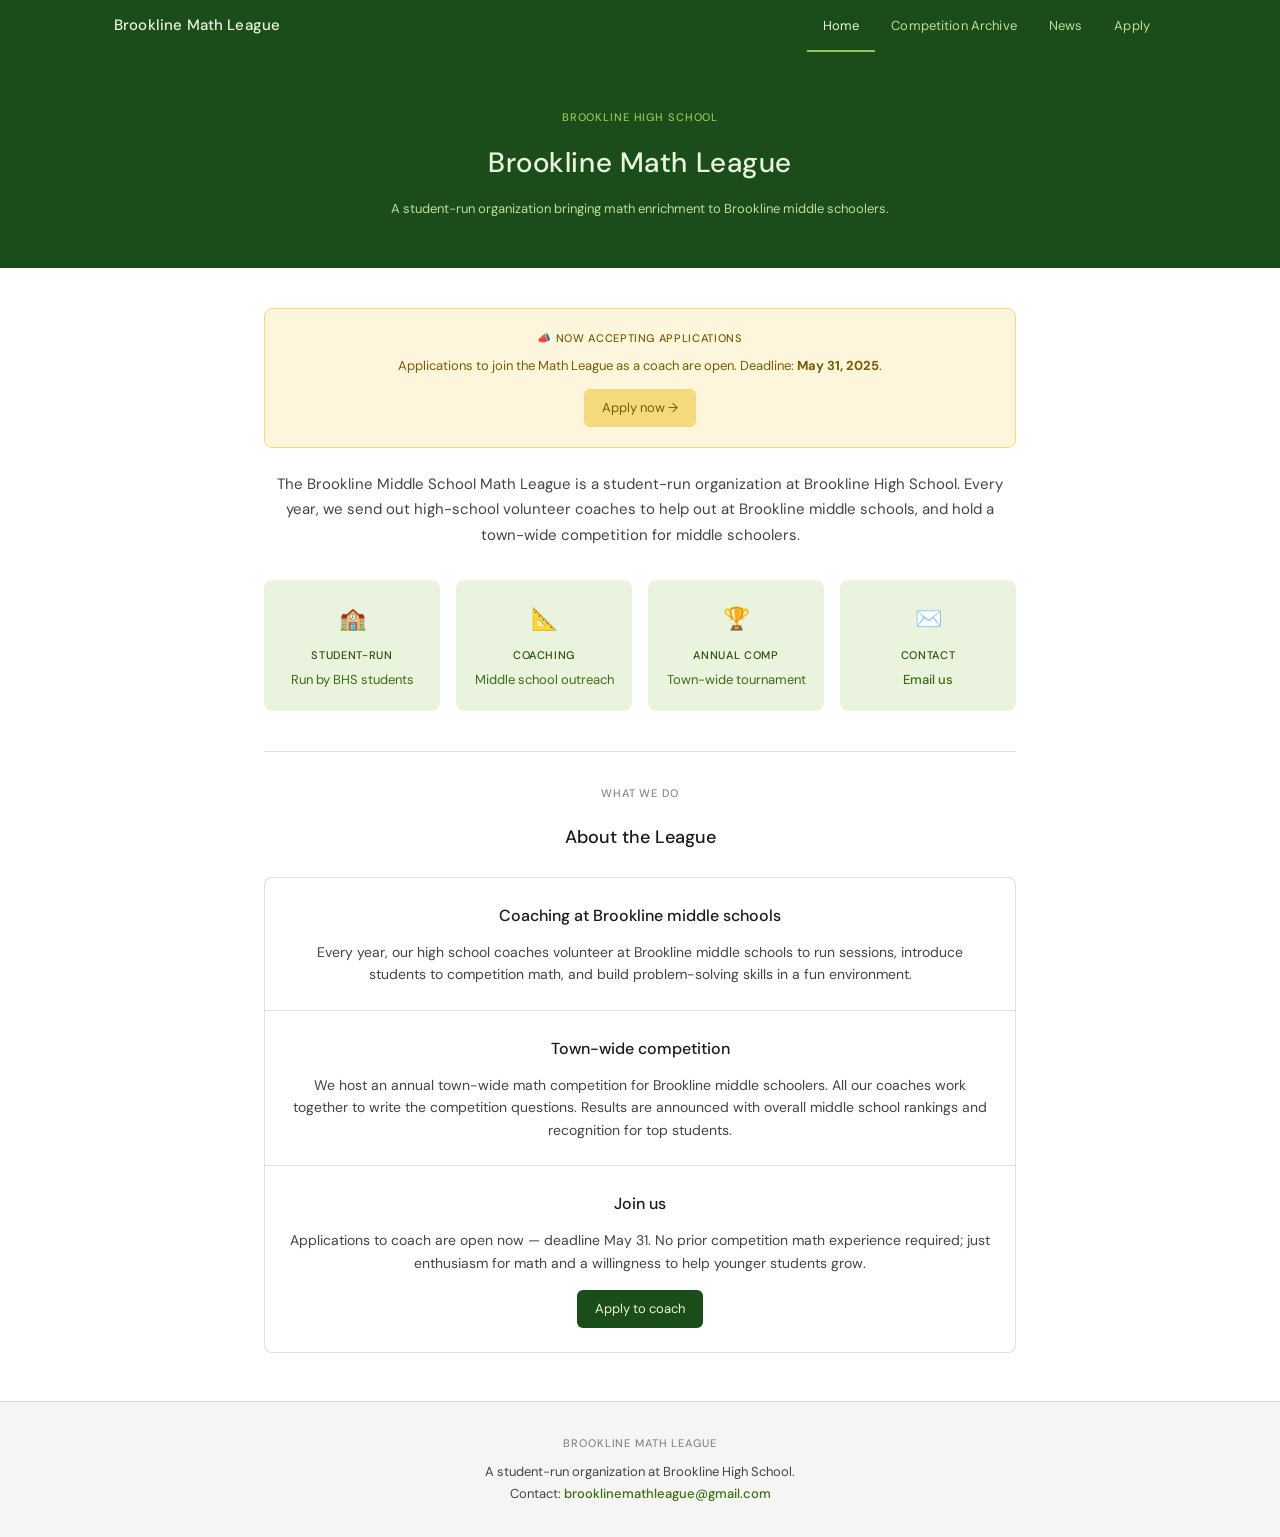
==== commit 085c6e26: "Add files via upload" ====
--- a/index.html
+++ b/index.html
@@ -4,127 +4,96 @@
   <meta charset="UTF-8" />
   <meta name="viewport" content="width=device-width, initial-scale=1.0" />
   <title>Brookline Math League</title>
-  <meta name="description" content="A student-run math organization at Brookline High School. We coach middle school students and host a town-wide competition every year." />
+  <meta name="description" content="A student-run organization at Brookline High School bringing math enrichment to Brookline middle schoolers." />
   <link rel="stylesheet" href="style.css" />
 </head>
 <body>
 
-  <nav>
-    <div class="nav-inner">
-      <div class="nav-left" id="navMenu">
-        <div class="nav-item">
-          <a href="index.html" class="active">Home</a>
-        </div>
-        <div class="nav-item">
-          <a href="competition-archive.html">Competition Archive</a>
-        </div>
-        <div class="nav-item">
-          <a href="news.html">News</a>
-        </div>
-        <div class="nav-item">
-          <a href="mailto:brooklinemathleague@gmail.com">Contact</a>
-        </div>
-      </div>
-      <div class="nav-right">
-        <div class="nav-auth">
-          <a href="https://forms.gle/GKgvSdBBaipKtwSX9" target="_blank" rel="noopener">Apply</a>
-        </div>
-        <button class="nav-toggle" aria-label="Toggle menu" onclick="document.getElementById('navMenu').classList.toggle('open')">
-          <span></span><span></span><span></span>
-        </button>
-      </div>
+<header>
+  <nav class="nav-inner">
+    <a class="nav-brand" href="index.html">Brookline Math League</a>
+    <ul class="nav-links">
+      <li><a href="index.html" class="active">Home</a></li>
+      <li><a href="competition-archive.html">Competition Archive</a></li>
+      <li><a href="news.html">News</a></li>
+      <li><a href="apply.html">Apply</a></li>
+    </ul>
+  </nav>
+</header>
+
+<div class="hero">
+  <div class="hero-eyebrow">Brookline High School</div>
+  <h1>Brookline Math League</h1>
+  <p>A student-run organization bringing math enrichment to Brookline middle schoolers.</p>
+</div>
+
+<main>
+
+  <div class="notice notice-gold">
+    <div class="notice-title">📣 Now Accepting Applications</div>
+    <p>Applications to join the Math League as a coach are open. Deadline: <strong>May 31, 2025</strong>.</p>
+    <div style="margin-top:0.75rem;">
+      <a href="https://forms.gle/GKgvSdBBaipKtwSX9" target="_blank" class="btn btn-gold">Apply now →</a>
     </div>
-  </nav>
+  </div>
 
-  <!-- Hero -->
-  <div class="hero">
-    <div class="hero-logo">
-      <svg class="hero-logo-mark" viewBox="0 0 160 160" fill="none" xmlns="http://www.w3.org/2000/svg">
-        <!-- isometric cube outline with BML lettering -->
-        <g stroke="white" stroke-width="1.5" fill="none" stroke-linecap="round" stroke-linejoin="round" opacity="0.9">
-          <!-- top face -->
-          <polygon points="80,18 138,50 80,82 22,50" />
-          <!-- left face -->
-          <polygon points="22,50 80,82 80,142 22,110" />
-          <!-- right face -->
-          <polygon points="138,50 80,82 80,142 138,110" />
-          <!-- inner lines top face -->
-          <line x1="80" y1="18" x2="80" y2="82"/>
-          <line x1="22" y1="50" x2="138" y2="50"/>
-          <!-- inner lines left face -->
-          <line x1="22" y1="50" x2="80" y2="82"/>
-          <line x1="22" y1="80" x2="80" y2="112"/>
-          <!-- inner lines right face -->
-          <line x1="138" y1="50" x2="80" y2="82"/>
-          <line x1="138" y1="80" x2="80" y2="112"/>
-        </g>
-        <!-- Letters -->
-        <text x="47" y="76" font-family="EB Garamond, serif" font-size="20" font-weight="600" fill="white" opacity="0.92" text-anchor="middle">B</text>
-        <text x="80" y="58" font-family="EB Garamond, serif" font-size="20" font-weight="600" fill="white" opacity="0.92" text-anchor="middle">M</text>
-        <text x="113" y="76" font-family="EB Garamond, serif" font-size="20" font-weight="600" fill="white" opacity="0.92" text-anchor="middle">L</text>
-      </svg>
+  <p class="intro-text">
+    The Brookline Middle School Math League is a student-run organization at Brookline High School. Every year, we send out high-school volunteer coaches to help out at Brookline middle schools, and hold a town-wide competition for middle schoolers.
+  </p>
+
+  <div class="highlights">
+    <div class="highlight-card">
+      <div class="hc-icon">🏫</div>
+      <div class="hc-label">Student-run</div>
+      <div class="hc-value">Run by BHS students</div>
     </div>
-    <div class="hero-text-block">
-      <div class="hero-taglines">
-        To encourage interest in math<br>
-        To engage a diverse community of students and support them in reaching beyond traditional curricula<br>
-        To provide insight into what a future in math may look like
-      </div>
-      <div class="hero-dates">
-        Coach Applications Due May 31, 2025
+    <div class="highlight-card">
+      <div class="hc-icon">📐</div>
+      <div class="hc-label">Coaching</div>
+      <div class="hc-value">Middle school outreach</div>
+    </div>
+    <div class="highlight-card">
+      <div class="hc-icon">🏆</div>
+      <div class="hc-label">Annual comp</div>
+      <div class="hc-value">Town-wide tournament</div>
+    </div>
+    <div class="highlight-card">
+      <div class="hc-icon">✉️</div>
+      <div class="hc-label">Contact</div>
+      <div class="hc-value"><a href="mailto:brooklinemathleague@gmail.com">Email us</a></div>
+    </div>
+  </div>
+
+  <hr class="divider" />
+
+  <div class="section-label">What we do</div>
+  <h2 class="section-heading">About the League</h2>
+
+  <div class="block-stack">
+    <div class="content-block">
+      <h3>Coaching at Brookline middle schools</h3>
+      <p>Every year, our high school coaches volunteer at Brookline middle schools to run sessions, introduce students to competition math, and build problem-solving skills in a fun environment.</p>
+    </div>
+    <div class="content-block">
+      <h3>Town-wide competition</h3>
+      <p>We host an annual town-wide math competition for Brookline middle schoolers. All our coaches work together to write the competition questions. Results are announced with overall middle school rankings and recognition for top students.</p>
+    </div>
+    <div class="content-block">
+      <h3>Join us</h3>
+      <p>Applications to coach are open now — deadline May 31. No prior competition math experience required; just enthusiasm for math and a willingness to help younger students grow.</p>
+      <div style="margin-top:1rem;">
+        <a href="apply.html" class="btn btn-primary">Apply to coach</a>
       </div>
     </div>
   </div>
 
-  <main>
+</main>
 
-    <!-- News -->
-    <div class="section">
-      <div class="section-title">News</div>
-      <hr class="section-rule" />
-      <div class="news-entry">
-        Coach applications for 2025&ndash;26 are now open. Deadline is <strong>May 31, 2025</strong>.
-        <a href="https://forms.gle/GKgvSdBBaipKtwSX9" target="_blank" rel="noopener">Apply here.</a>
-      </div>
-      <div class="news-entry">
-        BML was featured in the Cypress student newspaper.
-        <a href="https://thecypressonline.com/56304/news/community-member-of-the-month-erica-hou-exponentially-helps-math-league/" target="_blank" rel="noopener">Read the article.</a>
-      </div>
-      <div class="news-entry">
-        Results and solutions from our 2026 town-wide competition have been posted.
-        <a href="https://docs.google.com/presentation/d/12cgHz49Psiavoda9v7oUluVkq6vnOXv6Tmo2OTUY3Ck/edit?usp=sharing" target="_blank" rel="noopener">View results.</a>
-      </div>
-    </div>
-
-    <!-- Notice -->
-    <div class="section-full" style="padding-top:0;">
-      <div class="notice-box">
-        <div class="notice-title">Notice</div>
-        <p>BML is entirely student-run and does not partner with any outside organizations or tutoring services.
-        Any group claiming to represent BML is not affiliated with us.
-        Please report any such organizations to us at
-        <a href="mailto:brooklinemathleague@gmail.com">brooklinemathleague@gmail.com</a>.</p>
-      </div>
-    </div>
-
-    <!-- About -->
-    <div class="about-section">
-      <div class="section-title">About</div>
-      <p>
-        The Brookline Middle School Math League is a student-run organization based at Brookline High School.
-        Every year, we send volunteer BHS coaches to work with students at Brookline middle schools,
-        and we hold a town-wide competition for all Brookline middle schoolers.
-        Our coaches collaborate to write original competition questions, and we announce individual and school-wide results.
-        We are always looking for new volunteers &mdash; contact us at
-        <a href="mailto:brooklinemathleague@gmail.com">brooklinemathleague@gmail.com</a>.
-      </p>
-    </div>
-
-  </main>
-
-  <footer>
-    <p>Brookline Middle School Math League &nbsp;&middot;&nbsp; Brookline High School &nbsp;&middot;&nbsp; <a href="mailto:brooklinemathleague@gmail.com">brooklinemathleague@gmail.com</a></p>
-  </footer>
+<footer>
+  <div class="footer-label">Brookline Math League</div>
+  <p>A student-run organization at Brookline High School.<br />
+  Contact: <a href="mailto:brooklinemathleague@gmail.com">brooklinemathleague@gmail.com</a></p>
+</footer>
 
 </body>
 </html>
--- a/style.css
+++ b/style.css
@@ -1,480 +1,358 @@
-@import url('https://fonts.googleapis.com/css2?family=EB+Garamond:ital,wght@0,400;0,600;0,700;1,400&family=Source+Sans+3:wght@300;400;600;700&display=swap');
+@import url('https://fonts.googleapis.com/css2?family=DM+Sans:ital,wght@0,400;0,500;1,400&display=swap');
+
+*, *::before, *::after { box-sizing: border-box; margin: 0; padding: 0; }
 
 :root {
-  --crimson: #7a1a1a;
-  --crimson-dark: #5c1111;
-  --crimson-light: #8d2020;
-  --white: #ffffff;
-  --off-white: #f8f7f5;
-  --light-gray: #e8e6e1;
-  --mid-gray: #9a9690;
-  --text: #1a1a1a;
-  --text-muted: #555550;
-  --link: #7a1a1a;
-  --notice-bg: #dceef5;
-  --notice-border: #5b9ab5;
-  --notice-text: #1a4a5e;
-  --footer-bg: #646460;
-}
-
-*, *::before, *::after { box-sizing: border-box; margin: 0; padding: 0; }
-html { scroll-behavior: smooth; }
+  --forest:       #1A4D1A;
+  --deep:         #27500A;
+  --mid:          #3B6D11;
+  --accent:       #639922;
+  --bright:       #97C459;
+  --soft:         #C0DD97;
+  --pale:         #EAF3DE;
+
+  --deep-gold:    #7A5C00;
+  --light-gold:   #F5D97A;
+  --pale-gold:    #FDF6DC;
+
+  --deep-slate:   #1E3A5F;
+  --light-slate:  #A8C3E0;
+  --pale-slate:   #EBF2FA;
+
+  --color-text-primary:        #1a1a1a;
+  --color-text-secondary:      #444;
+  --color-text-tertiary:       #888;
+  --color-background-primary:  #fff;
+  --color-background-secondary:#f5f5f3;
+  --color-border-tertiary:     rgba(0,0,0,0.12);
+
+  --max-width: 800px;
+  --font: 'DM Sans', sans-serif;
+}
 
 body {
-  font-family: 'Source Sans 3', sans-serif;
-  background: var(--white);
-  color: var(--text);
+  font-family: var(--font);
+  font-size: 15px;
+  line-height: 1.7;
+  color: var(--color-text-primary);
+  background: var(--color-background-primary);
   min-height: 100vh;
   display: flex;
   flex-direction: column;
-  font-size: 16px;
-  line-height: 1.6;
-}
-
-/* ── TOP NAV ── */
-nav {
-  background: var(--crimson-dark);
+}
+
+/* ── NAV ── */
+header {
+  background: var(--forest);
   position: sticky;
   top: 0;
   z-index: 100;
 }
 
 .nav-inner {
-  max-width: 1200px;
+  max-width: 1100px;
   margin: 0 auto;
   padding: 0 1.5rem;
+  height: 52px;
   display: flex;
   align-items: center;
-  justify-content: space-between;
-  height: 48px;
-}
-
-.nav-left {
-  display: flex;
-  gap: 0;
-}
-
-.nav-right {
+  gap: 2rem;
+}
+
+.nav-brand {
+  color: var(--pale);
+  font-size: 15px;
+  font-weight: 500;
+  text-decoration: none;
+  letter-spacing: 0.01em;
+  white-space: nowrap;
+  flex-shrink: 0;
+}
+
+.nav-links {
   display: flex;
   align-items: center;
-  gap: 0.5rem;
-}
-
-.nav-item {
-  position: relative;
-}
-
-.nav-item > a,
-.nav-item > button {
-  display: flex;
-  align-items: center;
-  gap: 0.25rem;
-  background: none;
-  border: none;
-  cursor: pointer;
-  color: rgba(255,255,255,0.88);
-  font-family: 'Source Sans 3', sans-serif;
-  font-size: 0.82rem;
-  font-weight: 600;
-  letter-spacing: 0.06em;
-  text-transform: uppercase;
+  gap: 0;
+  list-style: none;
+  margin-left: auto;
+}
+
+.nav-links a {
+  display: block;
+  padding: 0 1rem;
+  height: 52px;
+  line-height: 52px;
+  color: var(--soft);
+  font-size: 13px;
+  font-weight: 400;
   text-decoration: none;
-  padding: 0 1rem;
-  height: 48px;
-  transition: background 0.15s, color 0.15s;
-}
-
-.nav-item > a:hover,
-.nav-item > button:hover,
-.nav-item > a.active,
-.nav-item > button.active {
-  background: rgba(255,255,255,0.1);
-  color: var(--white);
-}
-
-.nav-item > a.active {
-  border-bottom: 2px solid rgba(255,255,255,0.6);
-}
-
-.caret {
-  font-size: 0.6rem;
-  opacity: 0.6;
-  margin-top: 1px;
-}
-
-/* dropdown */
-.dropdown {
-  display: none;
-  position: absolute;
-  top: 100%;
-  left: 0;
-  background: var(--crimson-dark);
-  min-width: 160px;
-  border-top: 2px solid rgba(255,255,255,0.15);
-  box-shadow: 0 4px 16px rgba(0,0,0,0.3);
-  z-index: 200;
-}
-
-.nav-item:hover .dropdown {
-  display: block;
-}
-
-.dropdown a {
-  display: block;
-  padding: 0.55rem 1.1rem;
-  color: rgba(255,255,255,0.82);
-  font-size: 0.8rem;
-  font-weight: 500;
-  letter-spacing: 0.04em;
-  text-transform: uppercase;
-  text-decoration: none;
-  transition: background 0.12s;
-}
-
-.dropdown a:hover {
-  background: rgba(255,255,255,0.1);
-  color: var(--white);
-}
-
-.nav-auth a {
-  color: rgba(255,255,255,0.75);
-  font-size: 0.8rem;
-  font-weight: 500;
-  letter-spacing: 0.04em;
-  text-transform: uppercase;
-  text-decoration: none;
-  transition: color 0.15s;
-}
-
-.nav-auth a:hover { color: var(--white); }
-.nav-auth .sep { color: rgba(255,255,255,0.35); margin: 0 0.3rem; }
-
-/* hamburger */
-.nav-toggle {
-  display: none;
-  background: none;
-  border: none;
-  cursor: pointer;
-  flex-direction: column;
-  gap: 5px;
-  padding: 4px;
-}
-.nav-toggle span {
-  display: block;
-  width: 20px;
-  height: 2px;
-  background: rgba(255,255,255,0.8);
-  border-radius: 2px;
+  letter-spacing: 0.01em;
+  border-bottom: 2px solid transparent;
+  transition: color 0.15s, border-color 0.15s;
+}
+
+.nav-links a:hover { color: var(--pale); }
+.nav-links a.active {
+  color: var(--pale);
+  border-bottom-color: var(--bright);
 }
 
 /* ── HERO ── */
 .hero {
-  background: var(--crimson);
-  padding: 5rem 2rem 4.5rem;
-  text-align: center;
-}
-
-.hero-logo {
-  margin-bottom: 2rem;
-}
-
-.hero-logo-mark {
-  display: inline-block;
-  width: 160px;
-  height: 160px;
-}
-
-/* geometric cube logo made with CSS/SVG */
-.hero-text-block {
-  max-width: 760px;
+  background: var(--forest);
+  padding: 3.5rem 1.5rem 3rem;
+  text-align: center;
+}
+
+.hero-eyebrow {
+  font-size: 11px;
+  font-weight: 500;
+  letter-spacing: 0.08em;
+  text-transform: uppercase;
+  color: var(--bright);
+  margin-bottom: 0.75rem;
+}
+
+.hero h1 {
+  font-size: 28px;
+  font-weight: 500;
+  color: var(--pale);
+  letter-spacing: 0.02em;
+  margin-bottom: 0.75rem;
+}
+
+.hero p {
+  font-size: 13px;
+  color: var(--soft);
+  line-height: 1.7;
+  max-width: 540px;
   margin: 0 auto;
 }
-
-.hero-taglines {
-  font-family: 'EB Garamond', serif;
-  font-style: italic;
-  font-size: 1.08rem;
-  color: rgba(255,255,255,0.82);
-  line-height: 1.9;
-  margin-bottom: 1.6rem;
-}
-
-.hero-dates {
-  font-family: 'Source Sans 3', sans-serif;
-  font-size: 1.05rem;
-  font-weight: 600;
-  letter-spacing: 0.08em;
-  color: var(--white);
-  line-height: 2;
-}
-
-/* ── ALERT BANNER ── */
-.alert-banner {
-  background: var(--crimson-dark);
-  padding: 0.7rem 2rem;
-  text-align: center;
-  border-bottom: 1px solid rgba(255,255,255,0.1);
-}
-
-.alert-banner p {
-  color: rgba(255,255,255,0.88);
-  font-size: 0.875rem;
-  font-weight: 400;
-}
-
-.alert-banner a {
-  color: var(--white);
-  font-weight: 700;
-  text-decoration: none;
-  border-bottom: 1px solid rgba(255,255,255,0.5);
-}
-
-.alert-banner a:hover { border-color: var(--white); }
 
 /* ── MAIN ── */
 main {
   flex: 1;
-}
-
-/* ── SECTION ── */
-.section {
-  padding: 3.5rem 2rem;
-  max-width: 860px;
+  width: 100%;
+  max-width: var(--max-width);
   margin: 0 auto;
-}
-
-.section-full {
-  padding: 3.5rem 2rem;
-}
-
-.section-full-inner {
-  max-width: 860px;
-  margin: 0 auto;
-}
-
-.section-title {
-  font-family: 'Source Sans 3', sans-serif;
-  font-size: 1.1rem;
-  font-weight: 700;
-  letter-spacing: 0.14em;
-  text-transform: uppercase;
-  text-align: center;
-  color: var(--text);
+  padding: 2.5rem 1.5rem 3rem;
+}
+
+/* ── TYPOGRAPHY ── */
+.section-label {
+  font-size: 11px;
+  font-weight: 500;
+  text-transform: uppercase;
+  letter-spacing: 0.08em;
+  color: var(--color-text-tertiary);
+  text-align: center;
+  margin-bottom: 1.25rem;
+}
+
+h2.section-heading {
+  font-size: 18px;
+  font-weight: 500;
+  text-align: center;
+  color: var(--color-text-primary);
   margin-bottom: 1.5rem;
 }
 
-hr.section-rule {
+/* ── CONTENT BLOCK ── */
+.content-block {
+  background: var(--color-background-primary);
+  border: 0.5px solid var(--color-border-tertiary);
+  border-radius: 8px;
+  padding: 1.5rem;
+  margin-bottom: 1.5rem;
+  text-align: center;
+}
+
+.content-block h3 {
+  font-size: 16px;
+  font-weight: 500;
+  margin-bottom: 0.75rem;
+  color: var(--color-text-primary);
+}
+
+.content-block p {
+  font-size: 14px;
+  color: var(--color-text-secondary);
+  line-height: 1.6;
+}
+
+/* Stacked blocks (no gap between them) */
+.block-stack .content-block {
+  border-radius: 0;
+  margin-bottom: 0;
+  border-bottom: none;
+}
+.block-stack .content-block:first-child { border-radius: 8px 8px 0 0; }
+.block-stack .content-block:last-child  { border-radius: 0 0 8px 8px; border-bottom: 0.5px solid var(--color-border-tertiary); }
+
+/* ── NOTICE BLOCKS ── */
+.notice {
+  border-radius: 8px;
+  padding: 1.25rem 1.5rem;
+  margin-bottom: 1.5rem;
+  text-align: center;
+}
+
+.notice-title {
+  font-size: 11px;
+  font-weight: 500;
+  text-transform: uppercase;
+  letter-spacing: 0.06em;
+  margin-bottom: 0.5rem;
+}
+
+.notice-green { background: var(--pale); border: 0.5px solid var(--soft); }
+.notice-green .notice-title { color: var(--deep); }
+.notice-green p  { font-size: 13px; color: var(--mid); line-height: 1.6; }
+.notice-green a  { color: #173404; text-decoration: underline; }
+
+.notice-gold { background: var(--pale-gold); border: 0.5px solid var(--light-gold); }
+.notice-gold .notice-title { color: var(--deep-gold); }
+.notice-gold p   { font-size: 13px; color: var(--deep-gold); line-height: 1.6; }
+
+.notice-slate { background: var(--pale-slate); border: 0.5px solid var(--light-slate); }
+.notice-slate .notice-title { color: var(--deep-slate); }
+.notice-slate p  { font-size: 13px; color: var(--deep-slate); line-height: 1.6; }
+.notice-slate a  { color: var(--deep-slate); font-weight: 500; }
+
+/* ── DIVIDER ── */
+.divider {
   border: none;
-  border-top: 1px solid var(--light-gray);
-  margin: 0 0 1.5rem;
-}
-
-/* ── NEWS ITEMS ── */
-.news-entry {
-  text-align: center;
+  border-top: 0.5px solid var(--color-border-tertiary);
+  margin: 2rem 0;
+}
+
+/* ── LINKS ── */
+a { color: var(--mid); text-decoration: none; font-weight: 500; }
+a:hover { color: var(--deep); text-decoration: underline; }
+
+/* ── BUTTONS ── */
+.btn {
+  display: inline-block;
+  padding: 8px 18px;
+  border-radius: 6px;
+  font-size: 13px;
+  font-family: var(--font);
+  cursor: pointer;
+  text-decoration: none;
+  transition: opacity 0.15s, background 0.15s;
+  font-weight: 400;
+}
+
+.btn-primary  { background: var(--forest); color: var(--pale); border: none; }
+.btn-primary:hover  { opacity: 0.85; color: var(--pale); text-decoration: none; }
+
+.btn-secondary { background: transparent; color: var(--mid); border: 1px solid var(--mid); }
+.btn-secondary:hover { background: var(--pale); text-decoration: none; }
+
+.btn-gold { background: var(--light-gold); color: var(--deep-gold); border: none; }
+.btn-gold:hover { opacity: 0.85; text-decoration: none; color: var(--deep-gold); }
+
+/* ── HIGHLIGHTS GRID ── */
+.highlights {
+  display: grid;
+  grid-template-columns: repeat(auto-fit, minmax(160px, 1fr));
+  gap: 1rem;
+  margin-bottom: 2.5rem;
+}
+
+.highlight-card {
+  background: var(--pale);
+  border-radius: 8px;
+  padding: 1.25rem 1rem;
+  text-align: center;
+}
+
+.highlight-card .hc-icon  { font-size: 22px; margin-bottom: 0.5rem; }
+.highlight-card .hc-label { font-size: 11px; font-weight: 500; color: var(--deep); text-transform: uppercase; letter-spacing: 0.06em; }
+.highlight-card .hc-value { font-size: 13px; color: var(--mid); margin-top: 0.25rem; }
+
+/* ── COMPETITION YEAR ── */
+.comp-year {
+  margin-bottom: 2rem;
+}
+
+.comp-year h3 {
+  font-size: 15px;
+  font-weight: 500;
+  color: var(--forest);
+  margin-bottom: 0.75rem;
+  padding-bottom: 0.5rem;
+  border-bottom: 0.5px solid var(--color-border-tertiary);
+}
+
+.comp-links {
+  display: flex;
+  flex-wrap: wrap;
+  gap: 0.5rem;
+  justify-content: center;
+}
+
+/* ── NEWS ITEM ── */
+.news-item {
   padding: 1.25rem 0;
-  border-bottom: 1px solid var(--light-gray);
-  font-size: 1rem;
-  color: var(--text);
+  border-bottom: 0.5px solid var(--color-border-tertiary);
+  text-align: center;
+}
+.news-item:last-child { border-bottom: none; }
+
+.news-date {
+  font-size: 11px;
+  font-weight: 500;
+  text-transform: uppercase;
+  letter-spacing: 0.06em;
+  color: var(--accent);
+  margin-bottom: 0.35rem;
+}
+
+.news-item h3 {
+  font-size: 15px;
+  font-weight: 500;
+  color: var(--color-text-primary);
+  margin-bottom: 0.4rem;
+}
+
+.news-item p {
+  font-size: 13px;
+  color: var(--color-text-secondary);
+  line-height: 1.6;
+}
+
+.intro-text {
+  font-size: 15px;
+  color: var(--color-text-secondary);
   line-height: 1.7;
-}
-
-.news-entry:last-child {
-  border-bottom: none;
-}
-
-.news-entry a {
-  color: var(--crimson);
-  font-weight: 700;
-  text-decoration: none;
-}
-
-.news-entry a:hover {
-  text-decoration: underline;
-}
-
-/* ── NOTICE BOX ── */
-.notice-box {
-  background: var(--notice-bg);
-  border: 1px solid var(--notice-border);
-  border-radius: 2px;
-  padding: 2rem 2.5rem;
-  text-align: center;
-  margin: 0 auto;
-  max-width: 860px;
-}
-
-.notice-title {
-  font-family: 'Source Sans 3', sans-serif;
-  font-size: 1.05rem;
-  font-weight: 700;
-  letter-spacing: 0.14em;
-  text-transform: uppercase;
-  color: var(--notice-text);
-  margin-bottom: 0.9rem;
-}
-
-.notice-box p {
-  font-size: 0.97rem;
-  color: var(--notice-text);
-  line-height: 1.7;
-}
-
-.notice-box a {
-  color: var(--crimson);
-  font-weight: 700;
-  text-decoration: none;
-}
-
-.notice-box a:hover { text-decoration: underline; }
-
-/* ── APPLY BOX ── */
-.apply-box {
-  background: var(--crimson);
-  padding: 2.5rem 2rem;
-  text-align: center;
-  margin: 0;
-}
-
-.apply-box p {
-  color: rgba(255,255,255,0.88);
-  font-size: 0.95rem;
-  margin-bottom: 1.25rem;
-  max-width: 560px;
-  margin-left: auto;
-  margin-right: auto;
-}
-
-.apply-box p strong { color: var(--white); }
-
-.btn-apply {
-  display: inline-block;
-  background: var(--white);
-  color: var(--crimson);
-  font-family: 'Source Sans 3', sans-serif;
-  font-size: 0.82rem;
-  font-weight: 700;
-  letter-spacing: 0.1em;
-  text-transform: uppercase;
-  text-decoration: none;
-  padding: 0.7rem 2rem;
-  border: 2px solid var(--white);
-  transition: background 0.18s, color 0.18s;
-}
-
-.btn-apply:hover {
-  background: transparent;
-  color: var(--white);
-}
-
-/* ── ABOUT SECTION ── */
-.about-section {
-  background: var(--footer-bg);
-  padding: 3.5rem 2rem;
-  text-align: center;
-}
-
-.about-section .section-title {
-  color: var(--white);
-}
-
-.about-section p {
-  color: rgba(255,255,255,0.82);
-  font-size: 0.95rem;
-  line-height: 1.8;
-  max-width: 720px;
-  margin: 0 auto;
-}
-
-.about-section a {
-  color: rgba(255,255,255,0.9);
-  font-weight: 600;
-  text-decoration: none;
-  border-bottom: 1px solid rgba(255,255,255,0.4);
-}
-
-.about-section a:hover { border-color: rgba(255,255,255,0.9); }
-
-/* ── COMPETITION ARCHIVE ── */
-.archive-wrap {
-  max-width: 680px;
-  margin: 0 auto;
-}
-
-.archive-year {
-  margin-bottom: 2.5rem;
-}
-
-.archive-year h3 {
-  font-family: 'Source Sans 3', sans-serif;
-  font-size: 0.85rem;
-  font-weight: 700;
-  letter-spacing: 0.14em;
-  text-transform: uppercase;
-  color: var(--text-muted);
-  border-bottom: 1px solid var(--light-gray);
-  padding-bottom: 0.5rem;
-  margin-bottom: 1rem;
-}
-
-.archive-links {
-  display: flex;
-  gap: 1rem;
-  flex-wrap: wrap;
-}
-
-.arch-link {
-  color: var(--crimson);
-  font-size: 0.95rem;
-  font-weight: 600;
-  text-decoration: none;
-  border-bottom: 1px solid rgba(122,26,26,0.3);
-  padding-bottom: 1px;
-  transition: border-color 0.15s;
-}
-
-.arch-link:hover { border-color: var(--crimson); }
-
-.arch-sep {
-  color: var(--mid-gray);
-  font-size: 0.9rem;
-  align-self: center;
-}
-
-/* ── PAGE HERO (inner pages) ── */
-.page-hero {
-  background: var(--crimson);
-  padding: 3rem 2rem 2.75rem;
-  text-align: center;
-}
-
-.page-hero h1 {
-  font-family: 'Source Sans 3', sans-serif;
-  font-size: 1.3rem;
-  font-weight: 700;
-  letter-spacing: 0.16em;
-  text-transform: uppercase;
-  color: var(--white);
+  text-align: center;
+  margin-bottom: 2rem;
 }
 
 /* ── FOOTER ── */
 footer {
-  background: var(--footer-bg);
-  color: rgba(255,255,255,0.55);
-  text-align: center;
-  padding: 1.4rem 2rem;
-  font-size: 0.78rem;
-  letter-spacing: 0.04em;
-}
-
-footer a { color: rgba(255,255,255,0.75); text-decoration: none; }
-footer a:hover { color: var(--white); }
+  background: var(--color-background-secondary);
+  border-top: 0.5px solid var(--color-border-tertiary);
+  padding: 2rem 1.5rem;
+  text-align: center;
+}
+
+footer .footer-label {
+  font-size: 11px;
+  font-weight: 500;
+  text-transform: uppercase;
+  letter-spacing: 0.08em;
+  color: var(--color-text-tertiary);
+  margin-bottom: 0.5rem;
+}
+
+footer p { font-size: 13px; color: var(--color-text-secondary); line-height: 1.7; }
+footer a  { color: var(--mid); }
 
 /* ── RESPONSIVE ── */
-@media (max-width: 700px) {
-  .nav-left { display: none; flex-direction: column; position: absolute; top: 48px; left: 0; right: 0; background: var(--crimson-dark); }
-  .nav-left.open { display: flex; }
-  .nav-toggle { display: flex; }
-  .nav-item > a, .nav-item > button { height: 44px; }
-  .dropdown { position: static; box-shadow: none; border-top: none; padding-left: 1rem; }
-}
+@media (max-width: 600px) {
+  .hero h1    { font-size: 22px; }
+  .nav-brand  { font-size: 13px; }
+  .nav-links a { padding: 0 0.6rem; font-size: 12px; }
+}
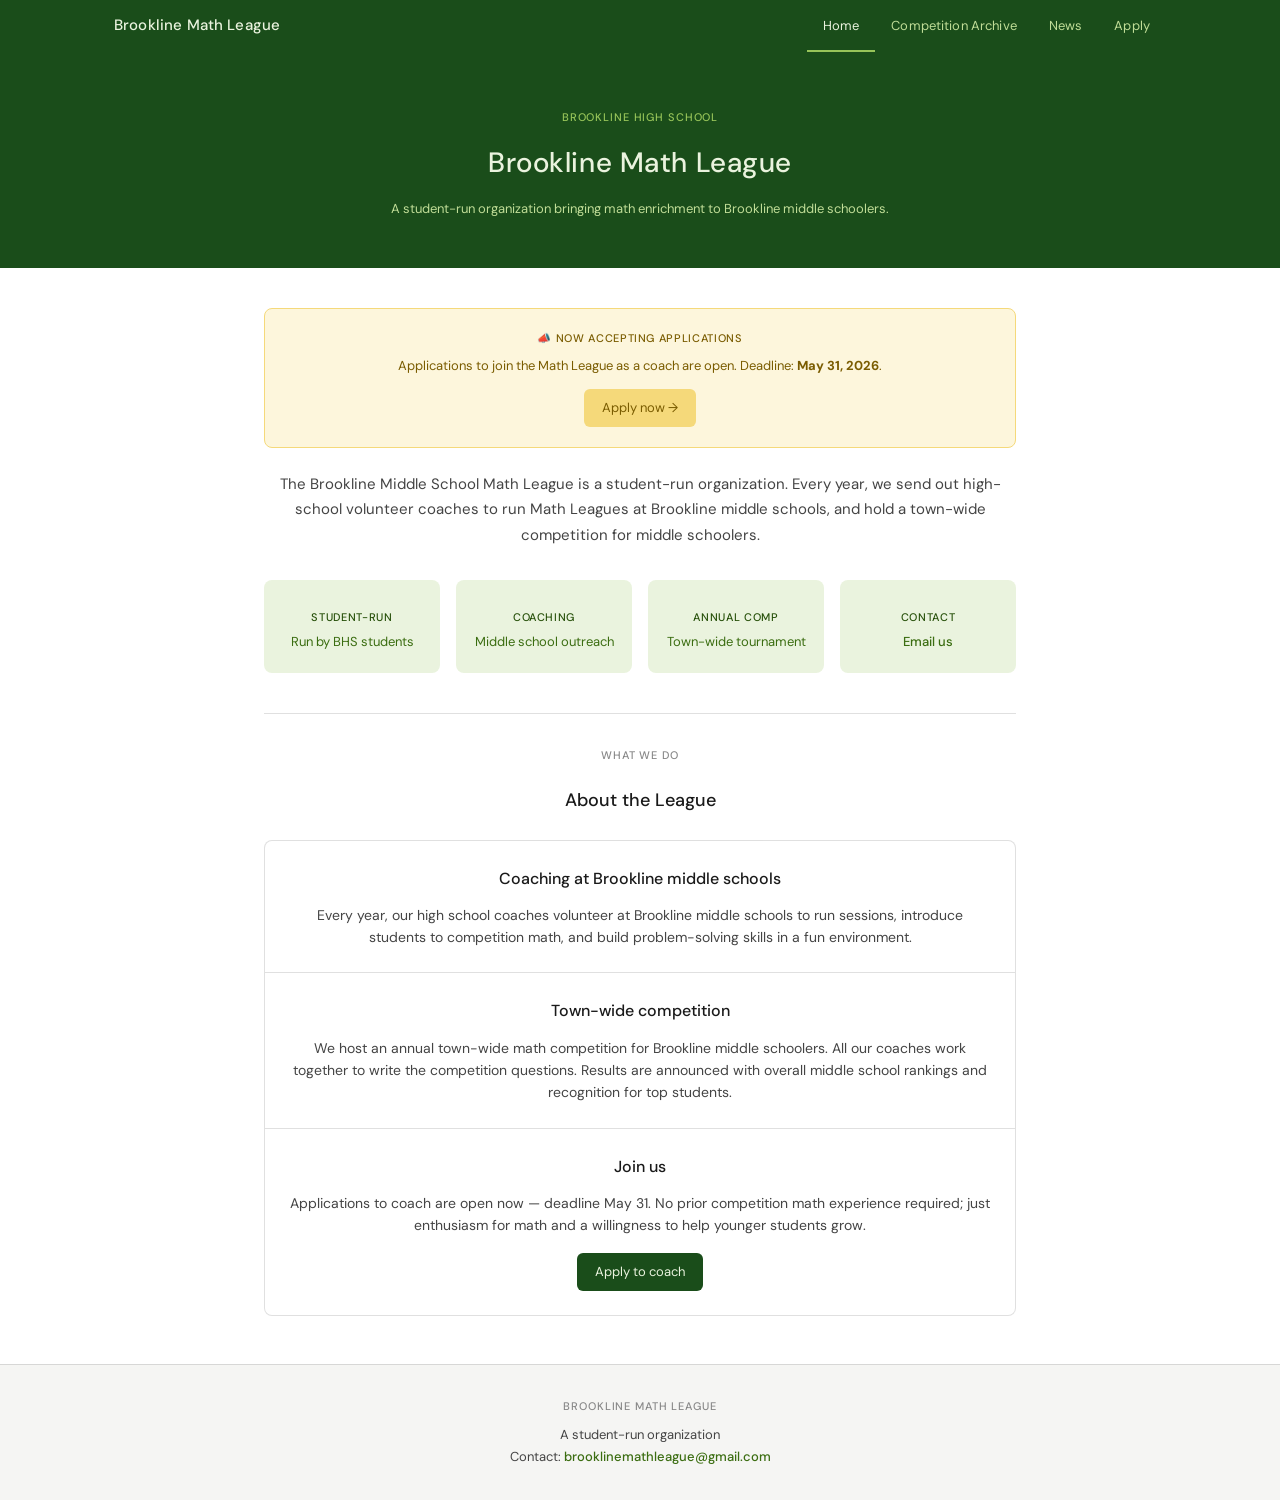
==== commit c656df15: "Updated information" ====
--- a/index.html
+++ b/index.html
@@ -4,7 +4,7 @@
   <meta charset="UTF-8" />
   <meta name="viewport" content="width=device-width, initial-scale=1.0" />
   <title>Brookline Math League</title>
-  <meta name="description" content="A student-run organization at Brookline High School bringing math enrichment to Brookline middle schoolers." />
+  <meta name="description" content="A student-run organization a bringing math enrichment and competition experience to Brookline middle schoolers." />
   <link rel="stylesheet" href="style.css" />
 </head>
 <body>
@@ -31,34 +31,34 @@
 
   <div class="notice notice-gold">
     <div class="notice-title">📣 Now Accepting Applications</div>
-    <p>Applications to join the Math League as a coach are open. Deadline: <strong>May 31, 2025</strong>.</p>
+    <p>Applications to join the Math League as a coach are open. Deadline: <strong>May 31, 2026</strong>.</p>
     <div style="margin-top:0.75rem;">
       <a href="https://forms.gle/GKgvSdBBaipKtwSX9" target="_blank" class="btn btn-gold">Apply now →</a>
     </div>
   </div>
 
   <p class="intro-text">
-    The Brookline Middle School Math League is a student-run organization at Brookline High School. Every year, we send out high-school volunteer coaches to help out at Brookline middle schools, and hold a town-wide competition for middle schoolers.
+    The Brookline Middle School Math League is a student-run organization. Every year, we send out high-school volunteer coaches to run Math Leagues at Brookline middle schools, and hold a town-wide competition for middle schoolers.
   </p>
 
   <div class="highlights">
     <div class="highlight-card">
-      <div class="hc-icon">🏫</div>
+      <div class="hc-icon"></div>
       <div class="hc-label">Student-run</div>
       <div class="hc-value">Run by BHS students</div>
     </div>
     <div class="highlight-card">
-      <div class="hc-icon">📐</div>
+      <div class="hc-icon"></div>
       <div class="hc-label">Coaching</div>
       <div class="hc-value">Middle school outreach</div>
     </div>
     <div class="highlight-card">
-      <div class="hc-icon">🏆</div>
+      <div class="hc-icon"></div>
       <div class="hc-label">Annual comp</div>
       <div class="hc-value">Town-wide tournament</div>
     </div>
     <div class="highlight-card">
-      <div class="hc-icon">✉️</div>
+      <div class="hc-icon"></div>
       <div class="hc-label">Contact</div>
       <div class="hc-value"><a href="mailto:brooklinemathleague@gmail.com">Email us</a></div>
     </div>
@@ -91,7 +91,7 @@
 
 <footer>
   <div class="footer-label">Brookline Math League</div>
-  <p>A student-run organization at Brookline High School.<br />
+  <p>A student-run organization<br />
   Contact: <a href="mailto:brooklinemathleague@gmail.com">brooklinemathleague@gmail.com</a></p>
 </footer>
 
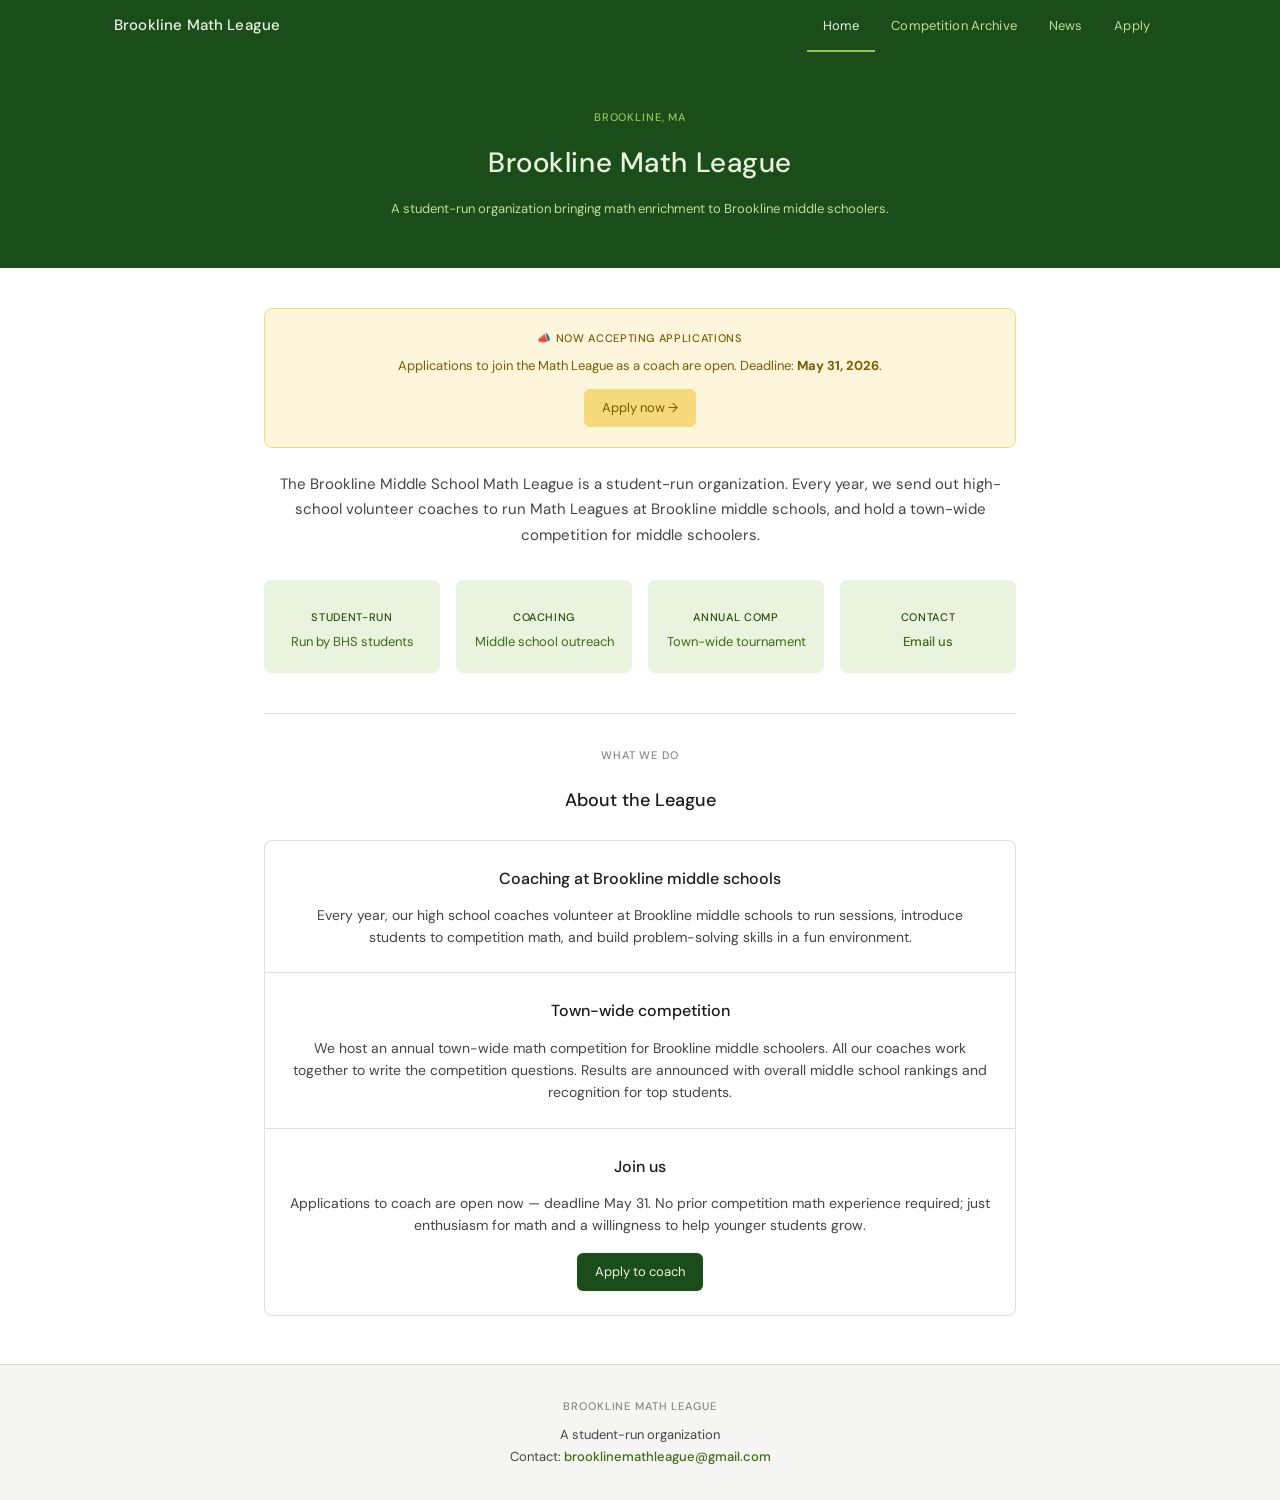
==== commit e8aa130b: "Removed BHS mention" ====
--- a/index.html
+++ b/index.html
@@ -22,7 +22,7 @@
 </header>
 
 <div class="hero">
-  <div class="hero-eyebrow">Brookline High School</div>
+  <div class="hero-eyebrow">Brookline, MA</div>
   <h1>Brookline Math League</h1>
   <p>A student-run organization bringing math enrichment to Brookline middle schoolers.</p>
 </div>
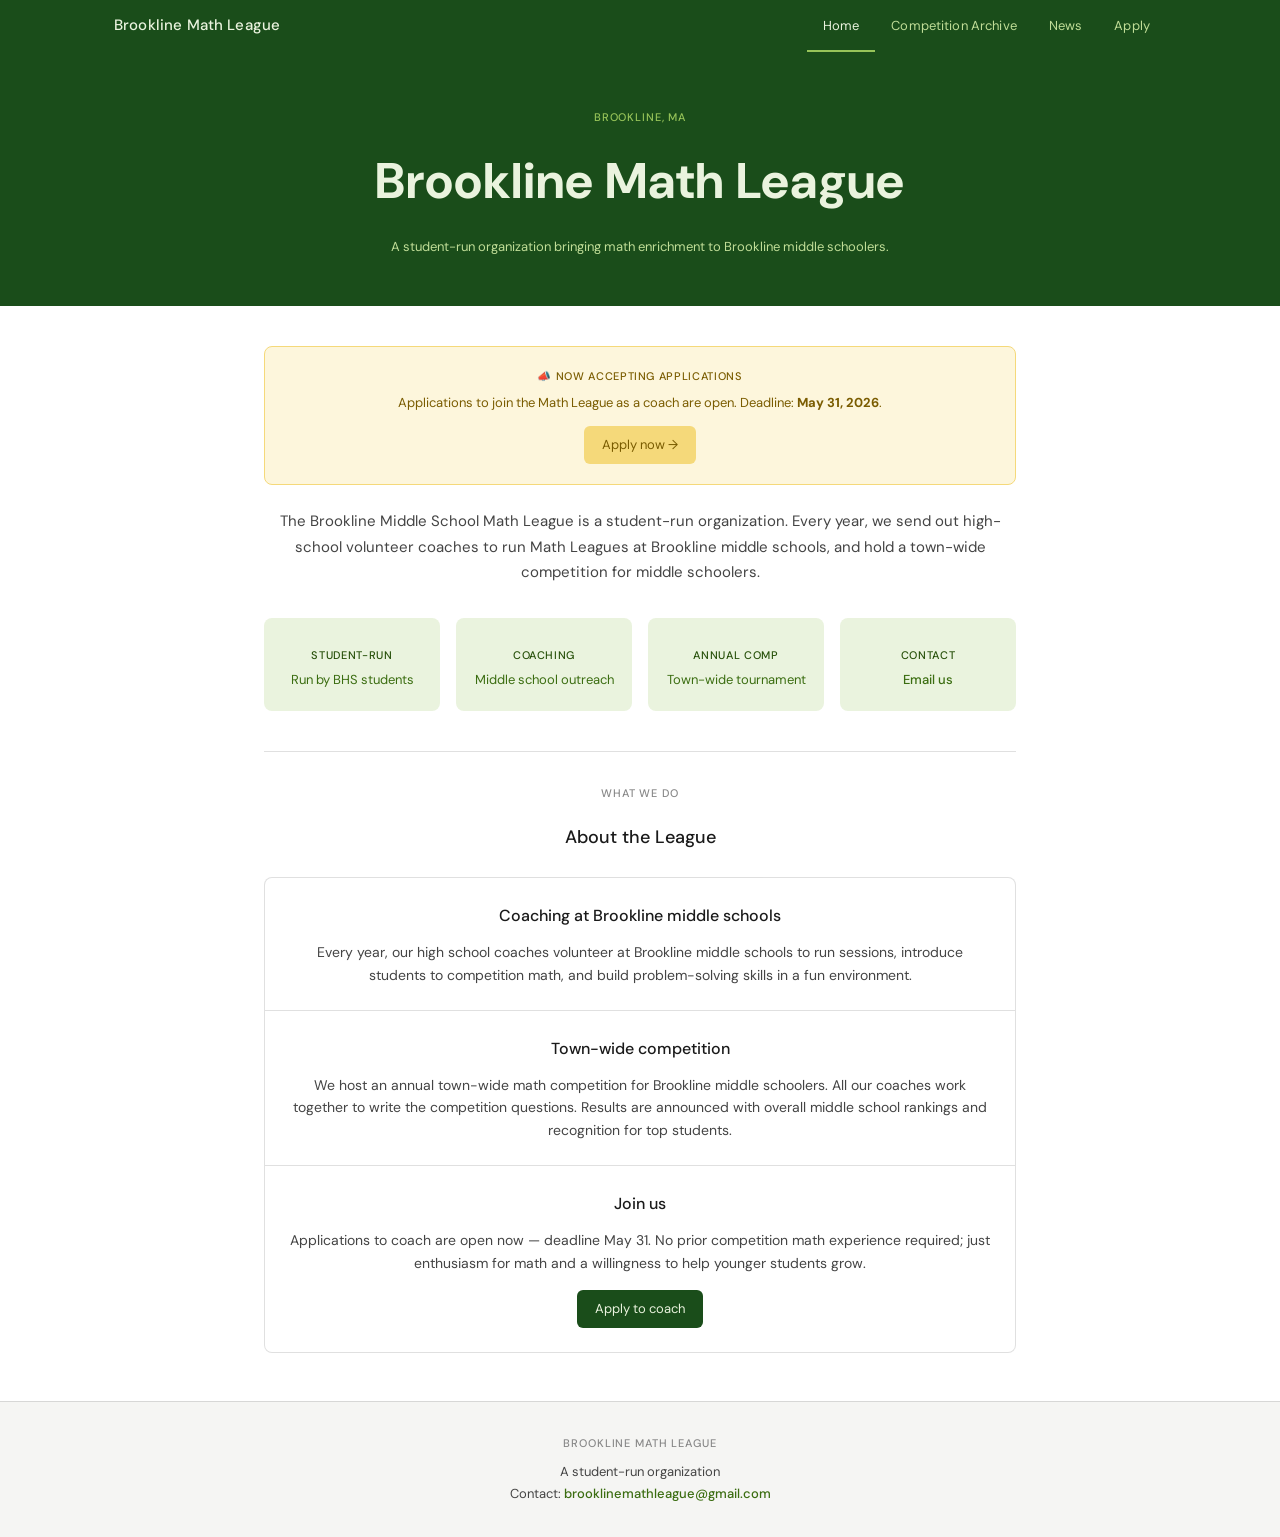
==== commit 38ae6761: "Fix hero" ====
--- a/index.html
+++ b/index.html
@@ -23,7 +23,7 @@
 
 <div class="hero">
   <div class="hero-eyebrow">Brookline, MA</div>
-  <h1>Brookline Math League</h1>
+  <h1><b>Brookline Math League</b></h1>
   <p>A student-run organization bringing math enrichment to Brookline middle schoolers.</p>
 </div>
 
--- a/style.css
+++ b/style.css
@@ -114,7 +114,7 @@
 }
 
 .hero h1 {
-  font-size: 28px;
+  font-size: 50px;
   font-weight: 500;
   color: var(--pale);
   letter-spacing: 0.02em;
